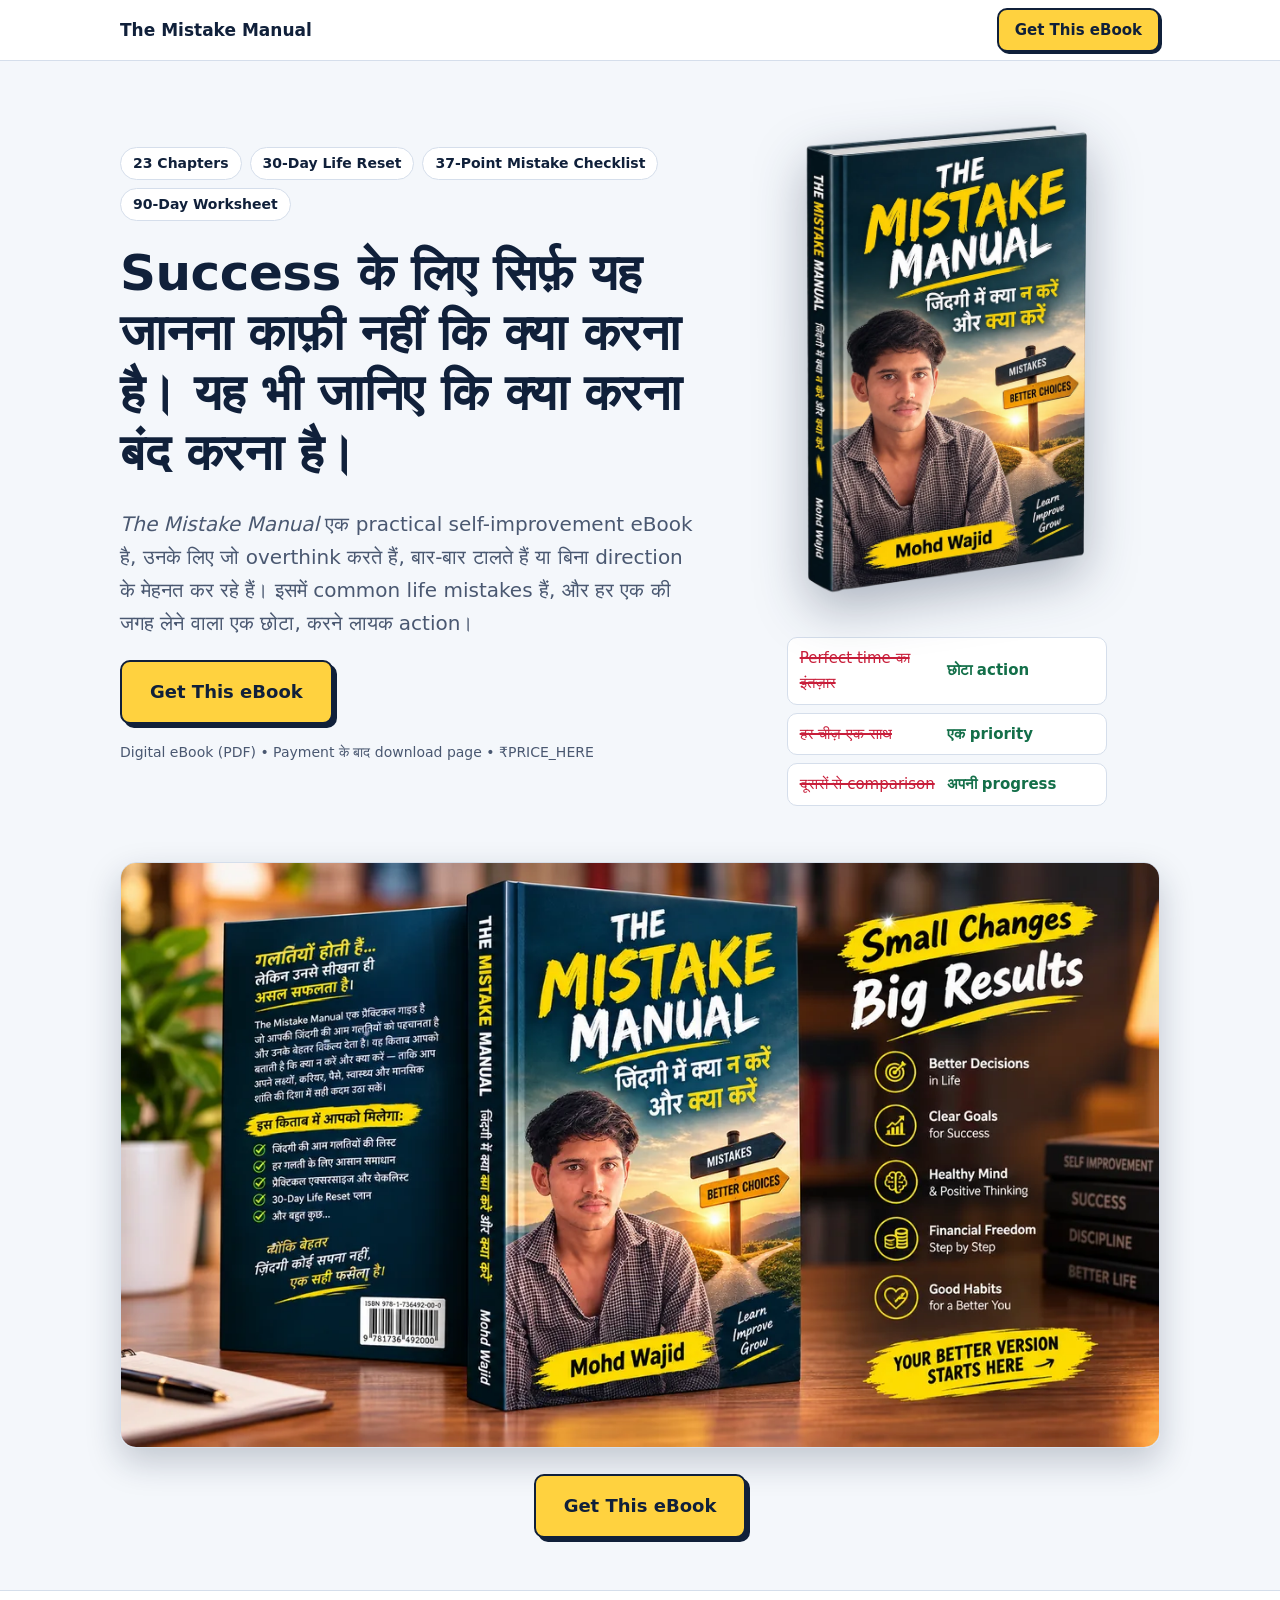
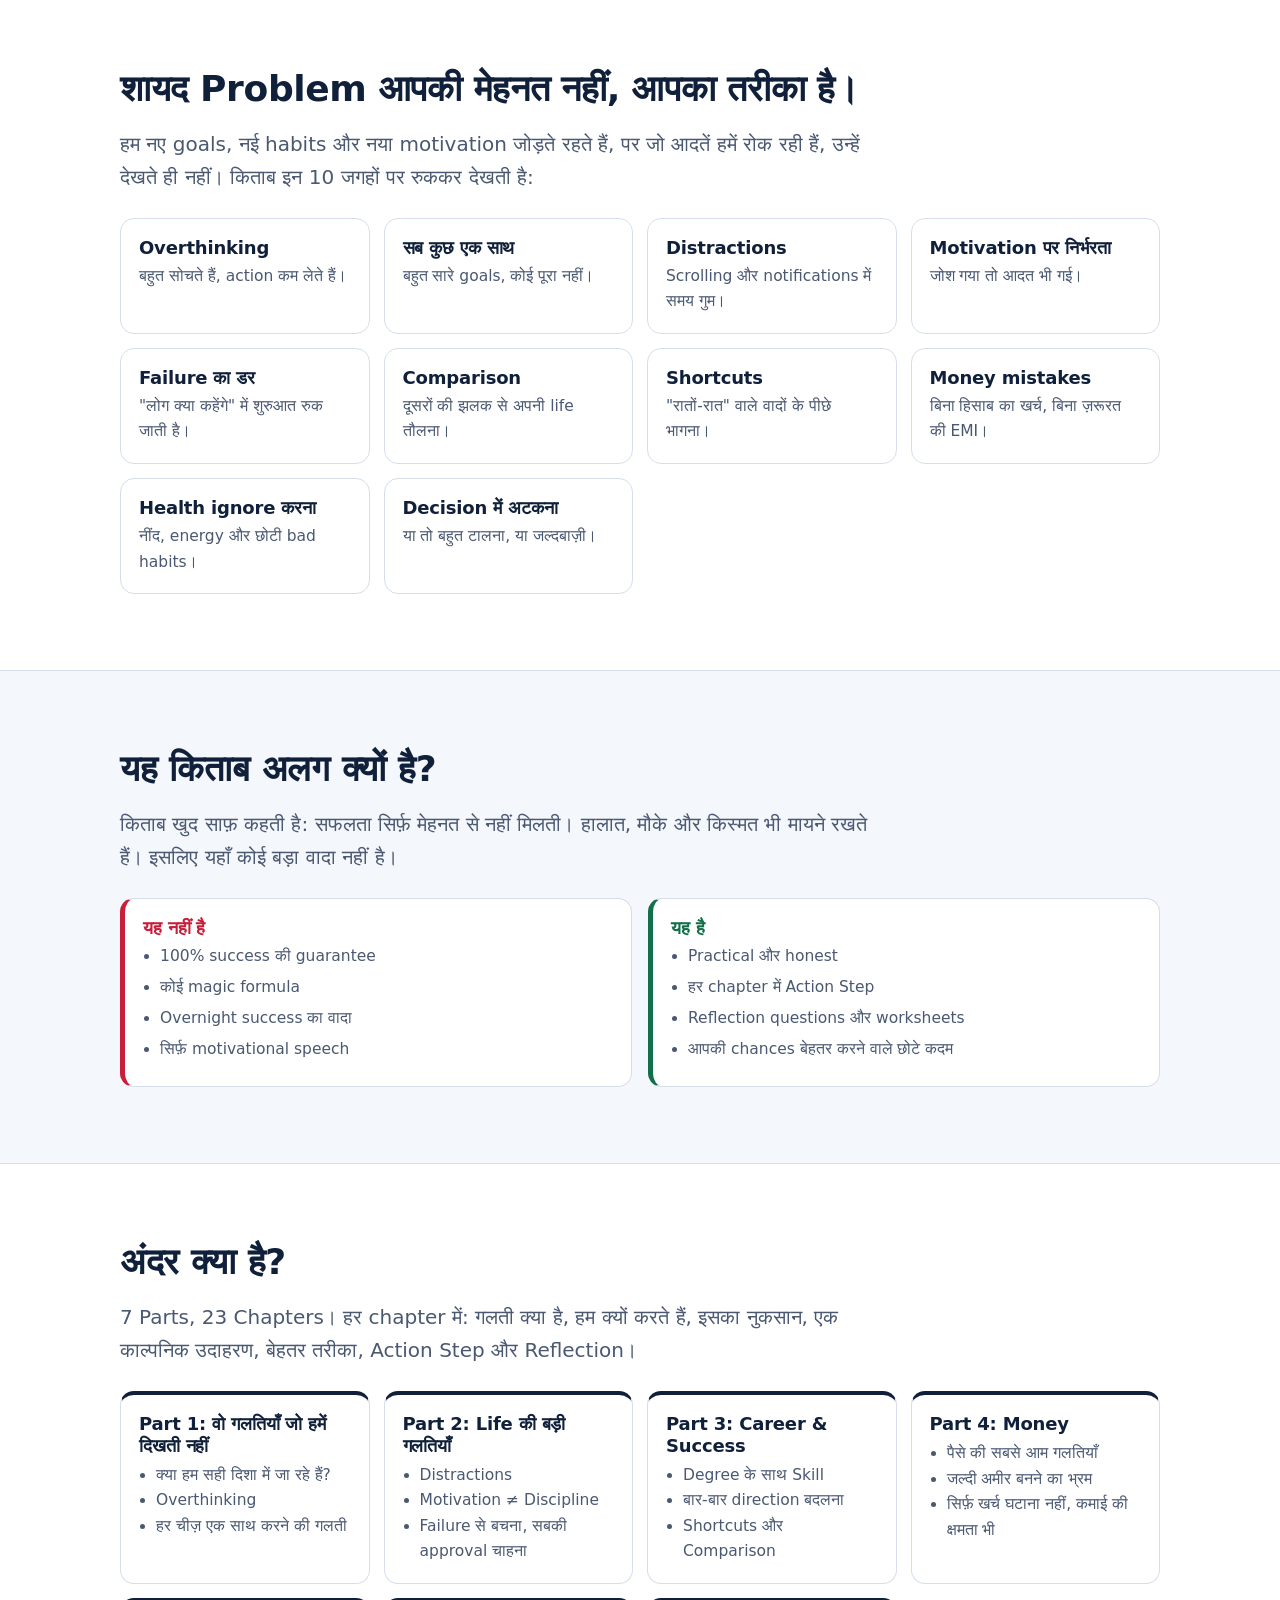
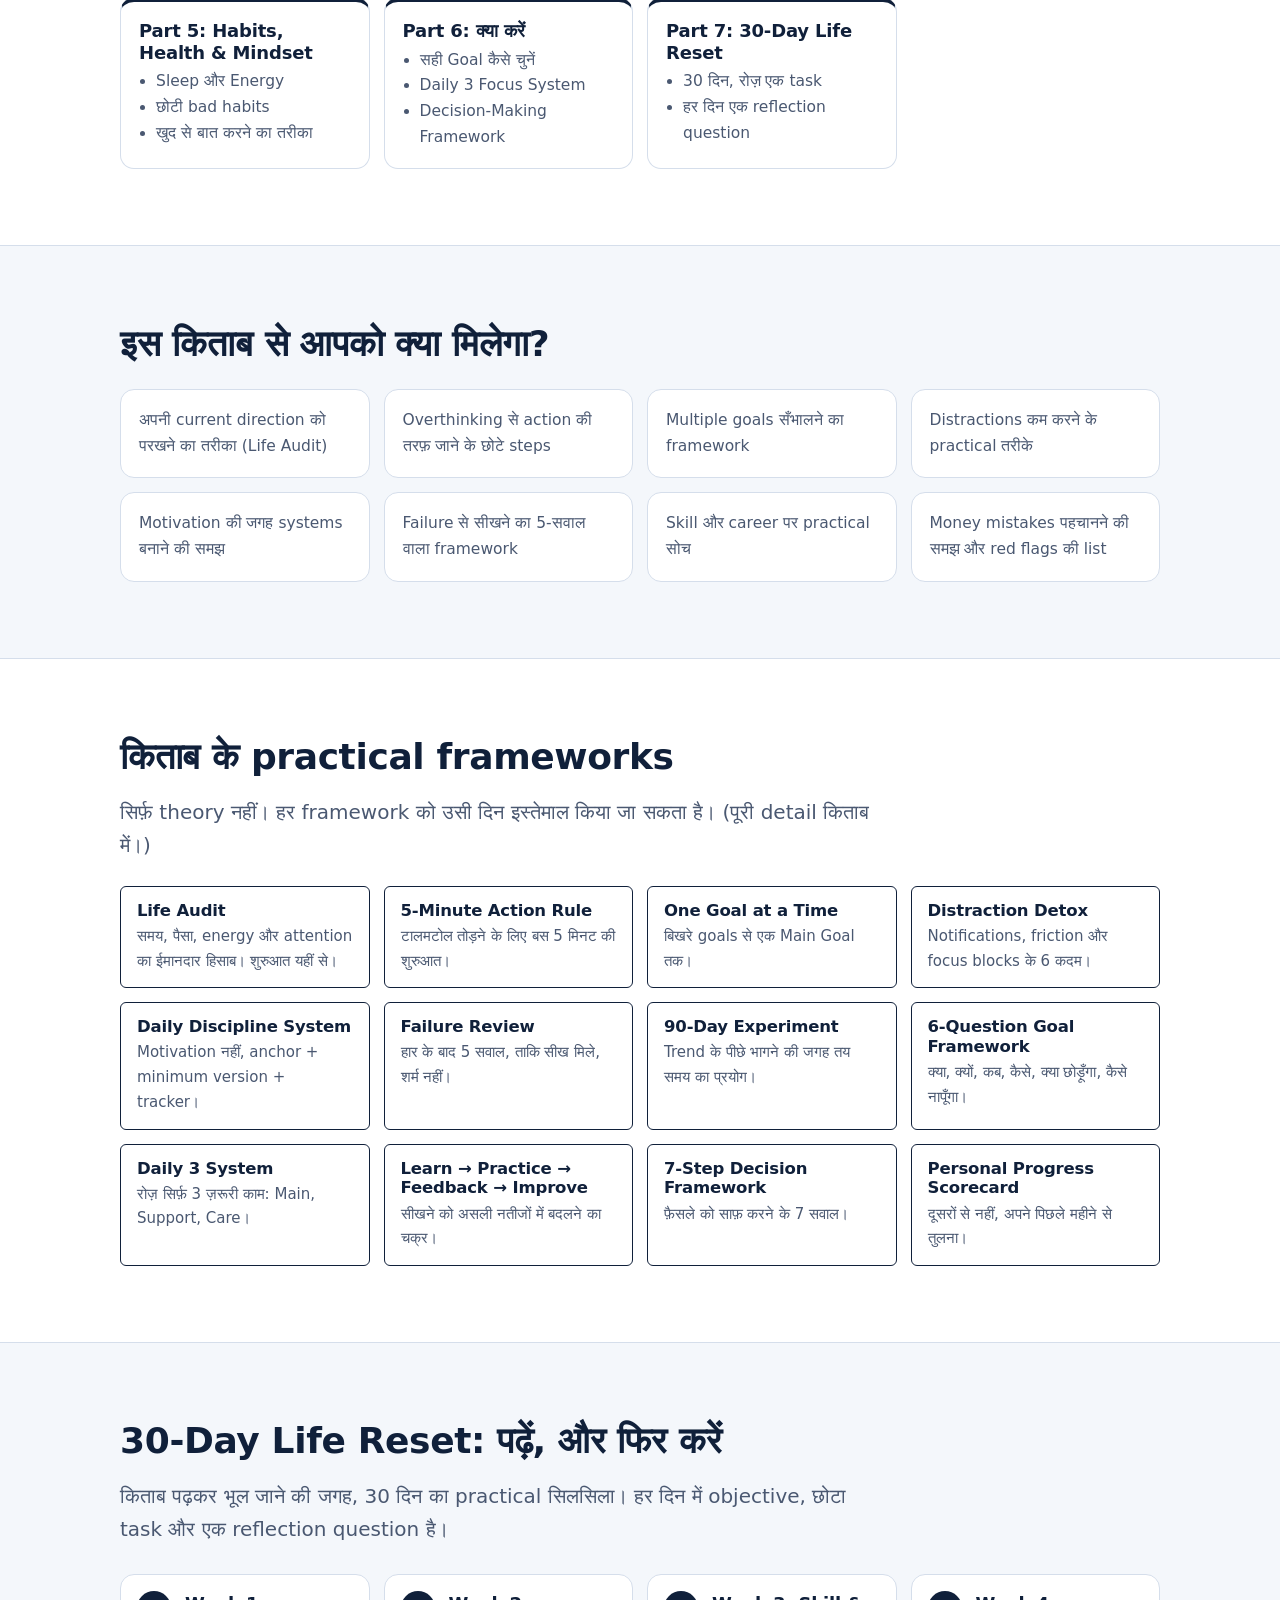
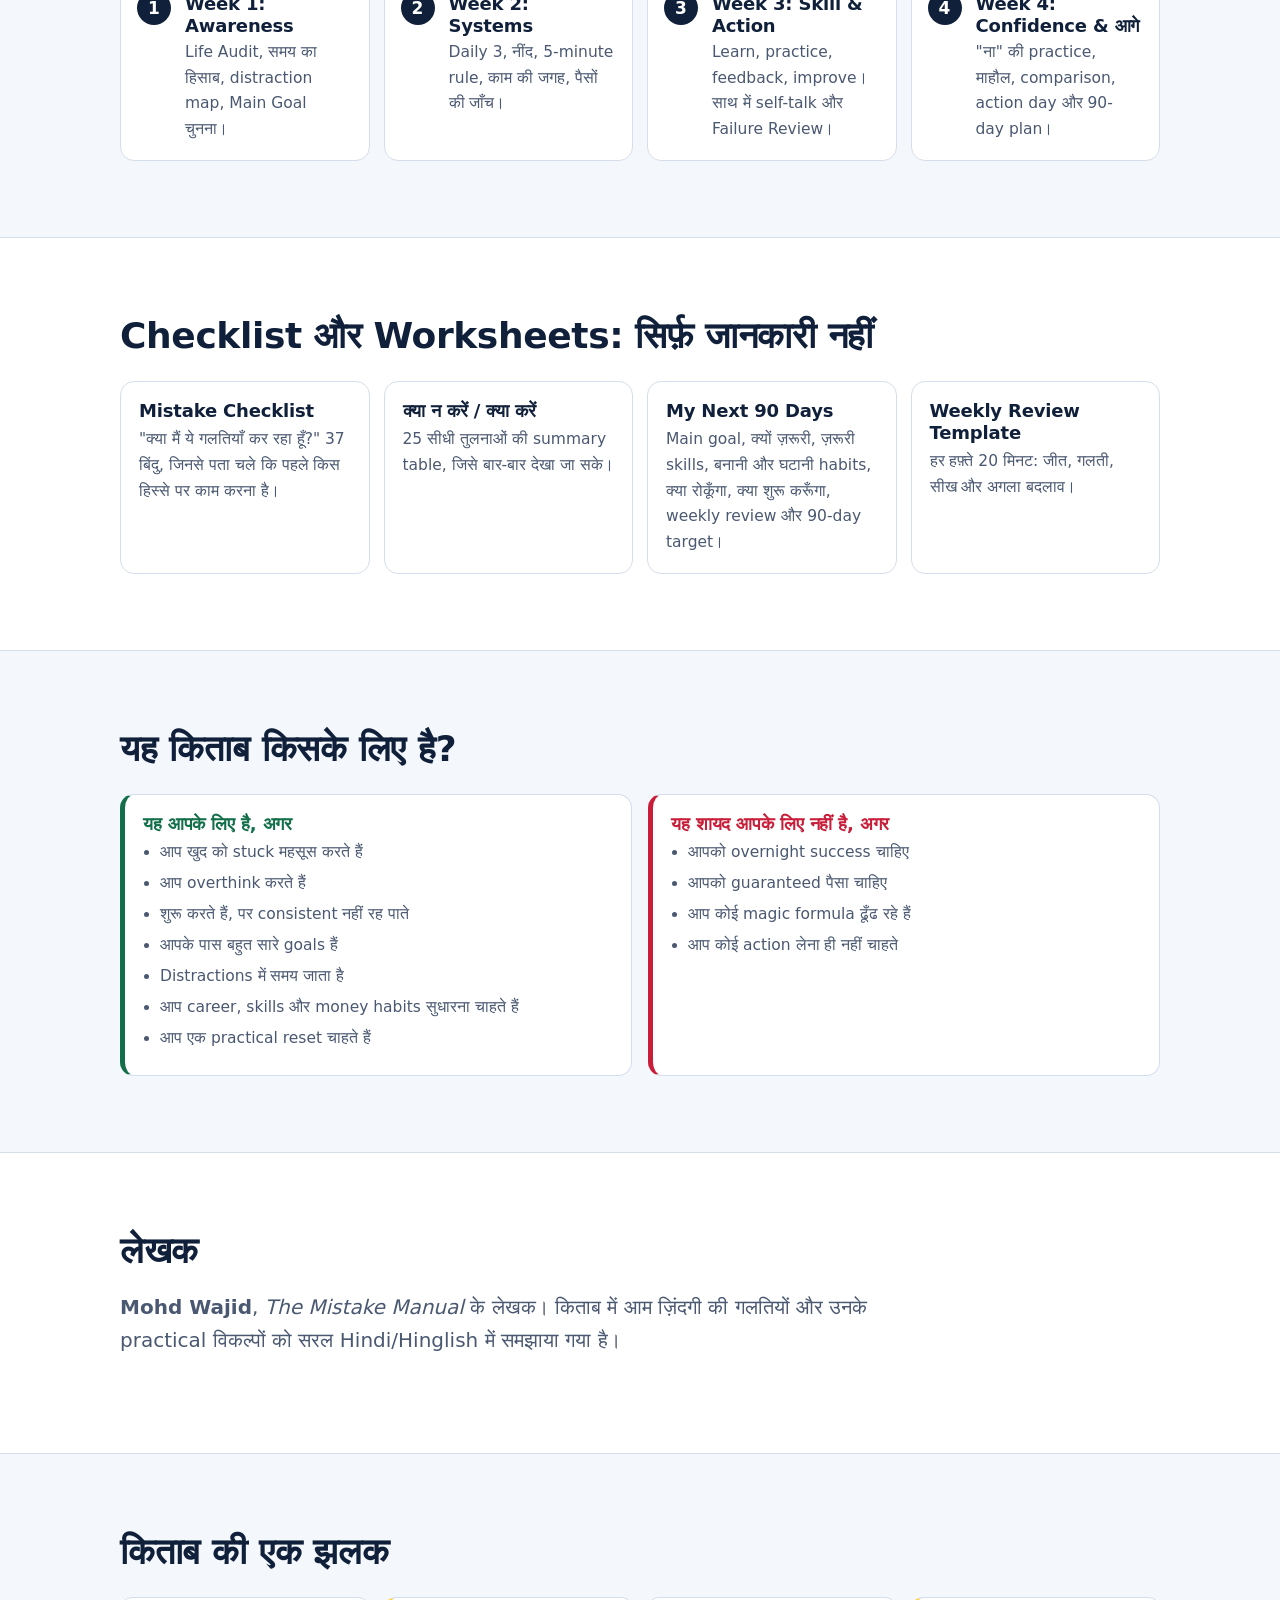
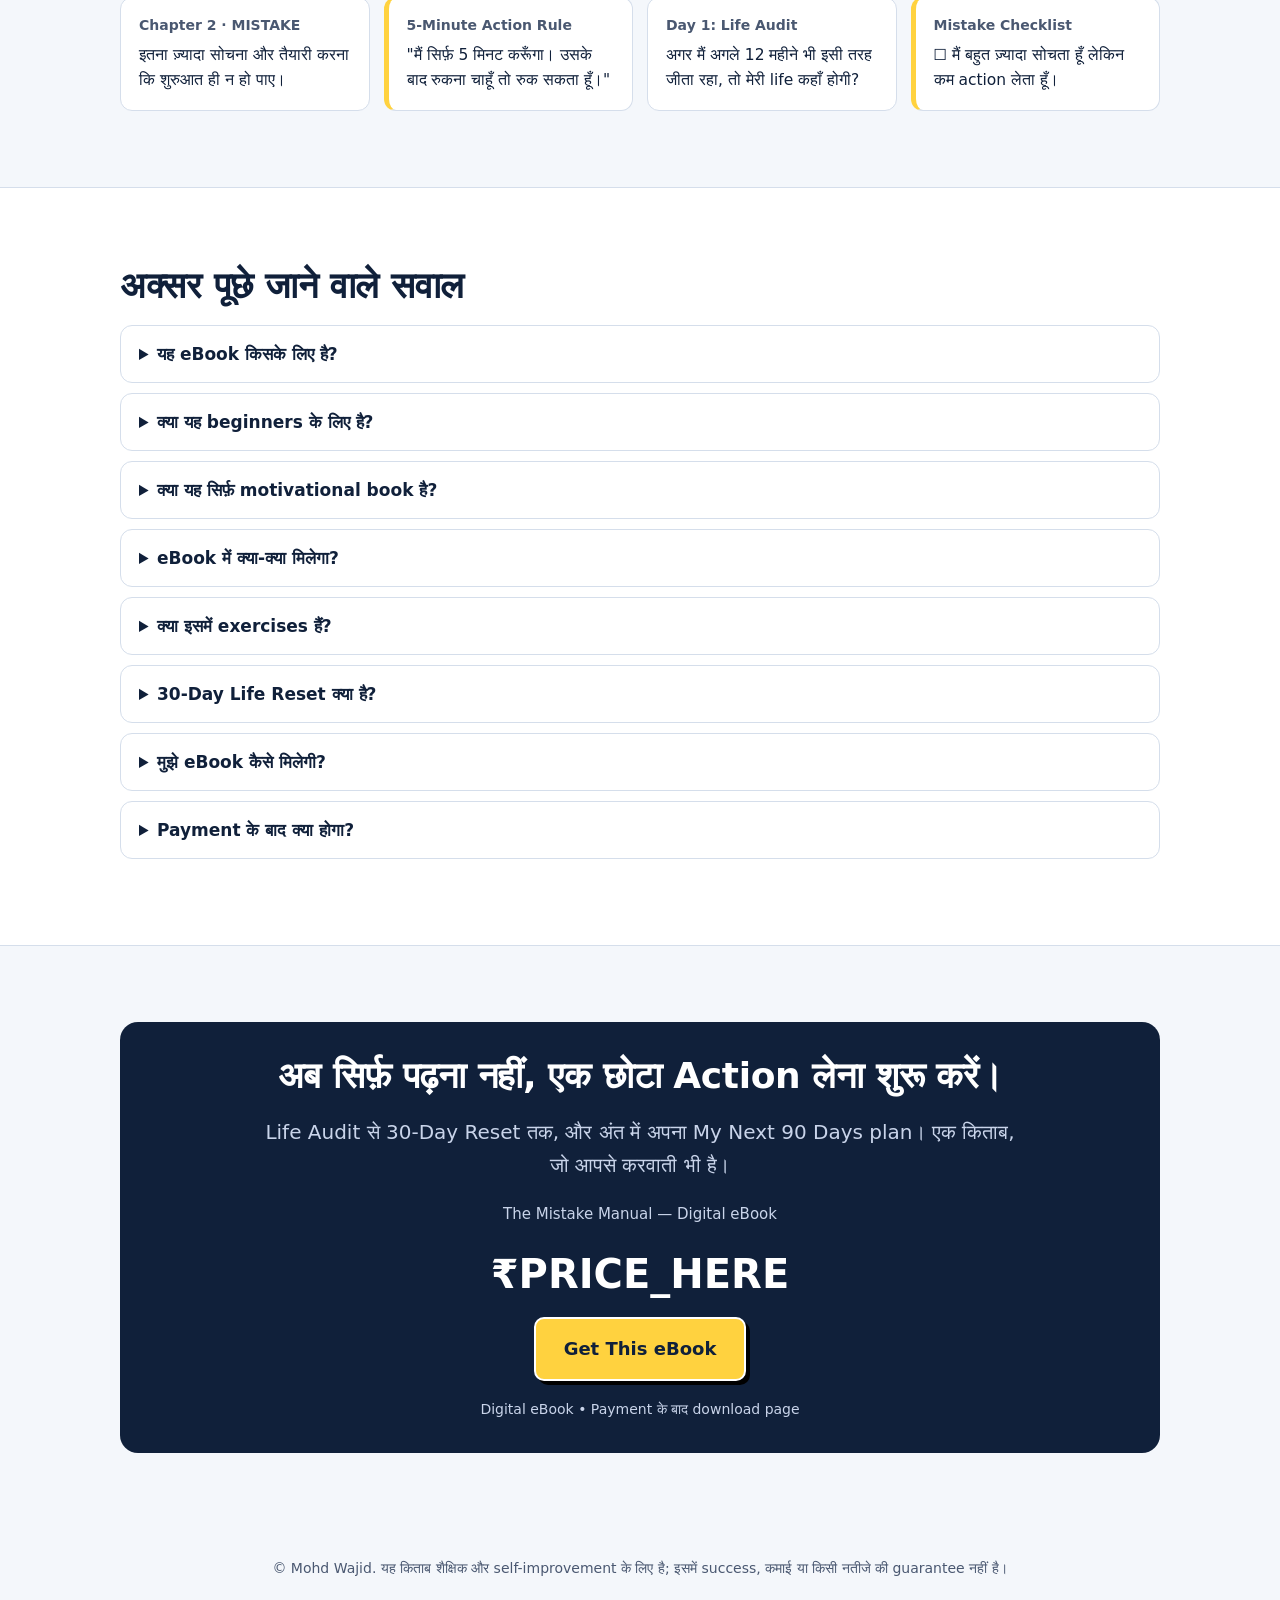
==== mistake-manual-site/index.html @ 9908d618 "Add Mistake Manual website" ====
<!DOCTYPE html>
<html lang="hi">
<head>
<meta charset="utf-8">
<meta name="viewport" content="width=device-width,initial-scale=1">
<title>The Mistake Manual — जिंदगी में क्या न करें और क्या करें</title>
<meta name="description" content="The Mistake Manual: overthinking, distractions, money aur habits ki common mistakes pehchaanne aur unki jagah practical action lene ki Hindi/Hinglish eBook. 30-Day Life Reset ke saath.">
<meta property="og:type" content="website">
<meta property="og:title" content="The Mistake Manual — जिंदगी में क्या न करें और क्या करें">
<meta property="og:description" content="Sirf yeh nahi ki kya karna hai, yeh bhi ki kya karna band karna hai. 23 chapters, 30-Day Life Reset, checklist aur worksheet.">
<meta property="og:image" content="/og-image.png"><!-- Behtar hai ki yahan full URL ho: https://YOUR-DOMAIN/og-image.png -->
<link rel="icon" href="data:image/svg+xml,%3Csvg xmlns='http://www.w3.org/2000/svg' viewBox='0 0 32 32'%3E%3Crect width='32' height='32' rx='6' fill='%2310203a'/%3E%3Cpath d='M9 9l14 14M23 9L9 23' stroke='%23ffd23f' stroke-width='4'/%3E%3C/svg%3E"><!-- TODO: favicon badalna ho to yahan -->
<link rel="stylesheet" href="styles.css">
<script src="config.js" defer></script>
</head>
<body>

<header><div class="wrap"><a class="brand" href="#top">The Mistake Manual</a><a class="btn" data-buy href="#">Get This eBook</a></div></header>

<main id="top">

<section class="hero"><div class="wrap">
  <div>
    <ul class="chips"><li>23 Chapters</li><li>30-Day Life Reset</li><li>37-Point Mistake Checklist</li><li>90-Day Worksheet</li></ul>
    <h1>Success के लिए सिर्फ़ यह जानना काफ़ी नहीं कि क्या करना है। यह भी जानिए कि क्या करना बंद करना है।</h1>
    <p class="lead"><em data-title>The Mistake Manual</em> एक practical self-improvement eBook है, उनके लिए जो overthink करते हैं, बार-बार टालते हैं या बिना direction के मेहनत कर रहे हैं। इसमें common life mistakes हैं, और हर एक की जगह लेने वाला एक छोटा, करने लायक action।</p>
    <p><a class="btn" data-buy href="#">Get This eBook</a></p>
    <p class="trust">Digital eBook (PDF) • Payment के बाद download page • <span data-price>₹PRICE_HERE</span></p>
  </div>
  <div class="stage">
    <img class="cover" src="assets/book-cover.webp" width="720" height="1080" alt="The Mistake Manual eBook cover, by Mohd Wajid" fetchpriority="high">
    <ul class="notes" aria-label="Book ka idea">
      <li><s>Perfect time का इंतज़ार</s><span>छोटा action</span></li>
      <li><s>हर चीज़ एक साथ</s><span>एक priority</span></li>
      <li><s>दूसरों से comparison</s><span>अपनी progress</span></li>
    </ul>
  </div>
</div></section>

<section class="showcase"><div class="wrap">
  <img class="banner" src="assets/book-banner.webp" width="1200" height="675" loading="lazy" alt="The Mistake Manual: front और back cover, साथ में किताब के मुख्य फ़ोकस: Better Decisions, Clear Goals, Healthy Mind, Financial Freedom, Good Habits">
  <p class="center" style="margin:26px 0 0"><a class="btn" data-buy href="#">Get This eBook</a></p>
</div></section>

<section class="alt"><div class="wrap">
  <h2>शायद Problem आपकी मेहनत नहीं, आपका तरीका है।</h2>
  <p class="lead">हम नए goals, नई habits और नया motivation जोड़ते रहते हैं, पर जो आदतें हमें रोक रही हैं, उन्हें देखते ही नहीं। किताब इन 10 जगहों पर रुककर देखती है:</p>
  <ul class="grid">
    <li class="card"><h3>Overthinking</h3><p>बहुत सोचते हैं, action कम लेते हैं।</p></li>
    <li class="card"><h3>सब कुछ एक साथ</h3><p>बहुत सारे goals, कोई पूरा नहीं।</p></li>
    <li class="card"><h3>Distractions</h3><p>Scrolling और notifications में समय गुम।</p></li>
    <li class="card"><h3>Motivation पर निर्भरता</h3><p>जोश गया तो आदत भी गई।</p></li>
    <li class="card"><h3>Failure का डर</h3><p>"लोग क्या कहेंगे" में शुरुआत रुक जाती है।</p></li>
    <li class="card"><h3>Comparison</h3><p>दूसरों की झलक से अपनी life तौलना।</p></li>
    <li class="card"><h3>Shortcuts</h3><p>"रातों-रात" वाले वादों के पीछे भागना।</p></li>
    <li class="card"><h3>Money mistakes</h3><p>बिना हिसाब का खर्च, बिना ज़रूरत की EMI।</p></li>
    <li class="card"><h3>Health ignore करना</h3><p>नींद, energy और छोटी bad habits।</p></li>
    <li class="card"><h3>Decision में अटकना</h3><p>या तो बहुत टालना, या जल्दबाज़ी।</p></li>
  </ul>
</div></section>

<section><div class="wrap">
  <h2>यह किताब अलग क्यों है?</h2>
  <p class="lead">किताब खुद साफ़ कहती है: सफलता सिर्फ़ मेहनत से नहीं मिलती। हालात, मौके और किस्मत भी मायने रखते हैं। इसलिए यहाँ कोई बड़ा वादा नहीं है।</p>
  <div class="two">
    <div class="card no"><h3>यह नहीं है</h3><ul><li>100% success की guarantee</li><li>कोई magic formula</li><li>Overnight success का वादा</li><li>सिर्फ़ motivational speech</li></ul></div>
    <div class="card yes"><h3>यह है</h3><ul><li>Practical और honest</li><li>हर chapter में Action Step</li><li>Reflection questions और worksheets</li><li>आपकी chances बेहतर करने वाले छोटे कदम</li></ul></div>
  </div>
</div></section>

<section class="alt"><div class="wrap">
  <h2>अंदर क्या है?</h2>
  <p class="lead">7 Parts, 23 Chapters। हर chapter में: गलती क्या है, हम क्यों करते हैं, इसका नुकसान, एक काल्पनिक उदाहरण, बेहतर तरीका, Action Step और Reflection।</p>
  <div class="grid">
    <div class="card part"><h3>Part 1: वो गलतियाँ जो हमें दिखती नहीं</h3><ul><li>क्या हम सही दिशा में जा रहे हैं?</li><li>Overthinking</li><li>हर चीज़ एक साथ करने की गलती</li></ul></div>
    <div class="card part"><h3>Part 2: Life की बड़ी गलतियाँ</h3><ul><li>Distractions</li><li>Motivation ≠ Discipline</li><li>Failure से बचना, सबकी approval चाहना</li></ul></div>
    <div class="card part"><h3>Part 3: Career & Success</h3><ul><li>Degree के साथ Skill</li><li>बार-बार direction बदलना</li><li>Shortcuts और Comparison</li></ul></div>
    <div class="card part"><h3>Part 4: Money</h3><ul><li>पैसे की सबसे आम गलतियाँ</li><li>जल्दी अमीर बनने का भ्रम</li><li>सिर्फ़ खर्च घटाना नहीं, कमाई की क्षमता भी</li></ul></div>
    <div class="card part"><h3>Part 5: Habits, Health & Mindset</h3><ul><li>Sleep और Energy</li><li>छोटी bad habits</li><li>खुद से बात करने का तरीका</li></ul></div>
    <div class="card part"><h3>Part 6: क्या करें</h3><ul><li>सही Goal कैसे चुनें</li><li>Daily 3 Focus System</li><li>Decision-Making Framework</li></ul></div>
    <div class="card part"><h3>Part 7: 30-Day Life Reset</h3><ul><li>30 दिन, रोज़ एक task</li><li>हर दिन एक reflection question</li></ul></div>
  </div>
</div></section>

<section><div class="wrap">
  <h2>इस किताब से आपको क्या मिलेगा?</h2>
  <ul class="grid">
    <li class="card"><p>अपनी current direction को परखने का तरीका (Life Audit)</p></li>
    <li class="card"><p>Overthinking से action की तरफ़ जाने के छोटे steps</p></li>
    <li class="card"><p>Multiple goals सँभालने का framework</p></li>
    <li class="card"><p>Distractions कम करने के practical तरीके</p></li>
    <li class="card"><p>Motivation की जगह systems बनाने की समझ</p></li>
    <li class="card"><p>Failure से सीखने का 5-सवाल वाला framework</p></li>
    <li class="card"><p>Skill और career पर practical सोच</p></li>
    <li class="card"><p>Money mistakes पहचानने की समझ और red flags की list</p></li>
  </ul>
</div></section>

<section class="alt"><div class="wrap">
  <h2>किताब के practical frameworks</h2>
  <p class="lead">सिर्फ़ theory नहीं। हर framework को उसी दिन इस्तेमाल किया जा सकता है। (पूरी detail किताब में।)</p>
  <ul class="grid">
    <li class="fw"><h3>Life Audit</h3><p>समय, पैसा, energy और attention का ईमानदार हिसाब। शुरुआत यहीं से।</p></li>
    <li class="fw"><h3>5-Minute Action Rule</h3><p>टालमटोल तोड़ने के लिए बस 5 मिनट की शुरुआत।</p></li>
    <li class="fw"><h3>One Goal at a Time</h3><p>बिखरे goals से एक Main Goal तक।</p></li>
    <li class="fw"><h3>Distraction Detox</h3><p>Notifications, friction और focus blocks के 6 कदम।</p></li>
    <li class="fw"><h3>Daily Discipline System</h3><p>Motivation नहीं, anchor + minimum version + tracker।</p></li>
    <li class="fw"><h3>Failure Review</h3><p>हार के बाद 5 सवाल, ताकि सीख मिले, शर्म नहीं।</p></li>
    <li class="fw"><h3>90-Day Experiment</h3><p>Trend के पीछे भागने की जगह तय समय का प्रयोग।</p></li>
    <li class="fw"><h3>6-Question Goal Framework</h3><p>क्या, क्यों, कब, कैसे, क्या छोड़ूँगा, कैसे नापूँगा।</p></li>
    <li class="fw"><h3>Daily 3 System</h3><p>रोज़ सिर्फ़ 3 ज़रूरी काम: Main, Support, Care।</p></li>
    <li class="fw"><h3>Learn → Practice → Feedback → Improve</h3><p>सीखने को असली नतीजों में बदलने का चक्र।</p></li>
    <li class="fw"><h3>7-Step Decision Framework</h3><p>फ़ैसले को साफ़ करने के 7 सवाल।</p></li>
    <li class="fw"><h3>Personal Progress Scorecard</h3><p>दूसरों से नहीं, अपने पिछले महीने से तुलना।</p></li>
  </ul>
</div></section>

<section><div class="wrap">
  <h2>30-Day Life Reset: पढ़ें, और फिर करें</h2>
  <p class="lead">किताब पढ़कर भूल जाने की जगह, 30 दिन का practical सिलसिला। हर दिन में objective, छोटा task और एक reflection question है।</p>
  <ol class="tl">
    <li><h3>Week 1: Awareness</h3><p>Life Audit, समय का हिसाब, distraction map, Main Goal चुनना।</p></li>
    <li><h3>Week 2: Systems</h3><p>Daily 3, नींद, 5-minute rule, काम की जगह, पैसों की जाँच।</p></li>
    <li><h3>Week 3: Skill & Action</h3><p>Learn, practice, feedback, improve। साथ में self-talk और Failure Review।</p></li>
    <li><h3>Week 4: Confidence & आगे</h3><p>"ना" की practice, माहौल, comparison, action day और 90-day plan।</p></li>
  </ol>
</div></section>

<section class="alt"><div class="wrap">
  <h2>Checklist और Worksheets: सिर्फ़ जानकारी नहीं</h2>
  <div class="grid">
    <div class="card"><h3>Mistake Checklist</h3><p>"क्या मैं ये गलतियाँ कर रहा हूँ?" 37 बिंदु, जिनसे पता चले कि पहले किस हिस्से पर काम करना है।</p></div>
    <div class="card"><h3>क्या न करें / क्या करें</h3><p>25 सीधी तुलनाओं की summary table, जिसे बार-बार देखा जा सके।</p></div>
    <div class="card"><h3>My Next 90 Days</h3><p>Main goal, क्यों ज़रूरी, ज़रूरी skills, बनानी और घटानी habits, क्या रोकूँगा, क्या शुरू करूँगा, weekly review और 90-day target।</p></div>
    <div class="card"><h3>Weekly Review Template</h3><p>हर हफ़्ते 20 मिनट: जीत, गलती, सीख और अगला बदलाव।</p></div>
  </div>
</div></section>

<section><div class="wrap">
  <h2>यह किताब किसके लिए है?</h2>
  <div class="two">
    <div class="card yes"><h3>यह आपके लिए है, अगर</h3><ul><li>आप खुद को stuck महसूस करते हैं</li><li>आप overthink करते हैं</li><li>शुरू करते हैं, पर consistent नहीं रह पाते</li><li>आपके पास बहुत सारे goals हैं</li><li>Distractions में समय जाता है</li><li>आप career, skills और money habits सुधारना चाहते हैं</li><li>आप एक practical reset चाहते हैं</li></ul></div>
    <div class="card no"><h3>यह शायद आपके लिए नहीं है, अगर</h3><ul><li>आपको overnight success चाहिए</li><li>आपको guaranteed पैसा चाहिए</li><li>आप कोई magic formula ढूँढ रहे हैं</li><li>आप कोई action लेना ही नहीं चाहते</li></ul></div>
  </div>
</div></section>

<section class="alt"><div class="wrap">
  <h2>लेखक</h2>
  <p class="lead"><strong data-author>Mohd Wajid</strong>, <em data-title>The Mistake Manual</em> के लेखक। किताब में आम ज़िंदगी की गलतियों और उनके practical विकल्पों को सरल Hindi/Hinglish में समझाया गया है।</p>
</div></section>

<section><div class="wrap">
  <h2>किताब की एक झलक</h2>
  <div class="grid">
    <div class="snip"><b>Chapter 2 · MISTAKE</b>इतना ज़्यादा सोचना और तैयारी करना कि शुरुआत ही न हो पाए।</div>
    <div class="snip q"><b>5-Minute Action Rule</b>"मैं सिर्फ़ 5 मिनट करूँगा। उसके बाद रुकना चाहूँ तो रुक सकता हूँ।"</div>
    <div class="snip"><b>Day 1: Life Audit</b>अगर मैं अगले 12 महीने भी इसी तरह जीता रहा, तो मेरी life कहाँ होगी?</div>
    <div class="snip q"><b>Mistake Checklist</b>☐ मैं बहुत ज़्यादा सोचता हूँ लेकिन कम action लेता हूँ।</div>
  </div>
</div></section>

<section class="alt"><div class="wrap">
  <h2>अक्सर पूछे जाने वाले सवाल</h2>
  <details><summary>यह eBook किसके लिए है?</summary><p>Students, young adults, beginners और उन सबके लिए जो stuck महसूस करते हैं, overthink करते हैं या consistency से जूझते हैं।</p></details>
  <details><summary>क्या यह beginners के लिए है?</summary><p>हाँ। भाषा सरल Hindi/Hinglish है, और हर chapter एक छोटे Action Step पर खत्म होता है।</p></details>
  <details><summary>क्या यह सिर्फ़ motivational book है?</summary><p>नहीं। इसमें frameworks, exercises, checklist और worksheets हैं। किताब कोई success guarantee नहीं देती।</p></details>
  <details><summary>eBook में क्या-क्या मिलेगा?</summary><p>23 chapters, 30-Day Life Reset, Mistake Checklist, क्या न करें/क्या करें summary, My Next 90 Days worksheet, FAQ और References।</p></details>
  <details><summary>क्या इसमें exercises हैं?</summary><p>हाँ। हर chapter में Action Step और Reflection questions हैं।</p></details>
  <details><summary>30-Day Life Reset क्या है?</summary><p>30 दिन का practical sequence: रोज़ एक objective, task और reflection question। Awareness से शुरू होकर future planning तक।</p></details>
  <details><summary>मुझे eBook कैसे मिलेगी?</summary><p>यह एक digital PDF eBook है। Payment के बाद आपको download page पर भेजा जाएगा।</p></details>
  <details><summary>Payment के बाद क्या होगा?</summary><p>Payment सफल होने पर आप Thank You page पर पहुँचेंगे, जहाँ download button मिलेगा। कोई दिक्कत हो तो उसी पेज पर support email दिया है।</p></details>
</div></section>

<section><div class="wrap">
  <div class="offer">
    <h2>अब सिर्फ़ पढ़ना नहीं, एक छोटा Action लेना शुरू करें।</h2>
    <p class="lead">Life Audit से 30-Day Reset तक, और अंत में अपना My Next 90 Days plan। एक किताब, जो आपसे करवाती भी है।</p>
    <p class="mut" style="color:#c9d4ea"><span data-title>The Mistake Manual</span> — Digital eBook</p>
    <div class="price"><s data-oldprice hidden></s><span data-price>₹PRICE_HERE</span></div>
    <p><a class="btn" data-buy href="#">Get This eBook</a></p>
    <p class="trust">Digital eBook • Payment के बाद download page</p>
  </div>
</div></section>

</main>

<footer><div class="wrap">© <span data-author>Mohd Wajid</span>. यह किताब शैक्षिक और self-improvement के लिए है; इसमें success, कमाई या किसी नतीजे की guarantee नहीं है।</div></footer>

<div class="sticky"><strong data-price>₹PRICE_HERE</strong><a class="btn" data-buy href="#">Get This eBook</a></div>

</body>
</html>
---- mistake-manual-site/styles.css ----
:root{--ink:#10203a;--paper:#f4f7fb;--card:#fff;--red:#c81e3a;--green:#136f49;--hi:#ffd23f;--mut:#4a5871;--line:#d5deeb;color-scheme:light}
*{box-sizing:border-box}
html{scroll-behavior:smooth}
body{margin:0;background:var(--paper);color:var(--ink);font:400 17px/1.65 "Noto Sans Devanagari",Mukta,system-ui,-apple-system,"Segoe UI",Roboto,sans-serif;-webkit-text-size-adjust:100%}
img,svg{max-width:100%}
a{color:var(--ink)}
.wrap{max-width:1080px;margin:0 auto;padding:0 20px}
section{padding:56px 0}
section.alt{background:#fff;border-block:1px solid var(--line)}
h1,h2,h3{line-height:1.2;margin:0 0 .5em;font-weight:800;letter-spacing:-.01em}
h1{font-size:clamp(28px,6.2vw,50px)}
h2{font-size:clamp(24px,4.6vw,36px)}
h3{font-size:18px}
p{margin:0 0 1em}
.lead{font-size:clamp(17px,2.6vw,20px);color:var(--mut);max-width:60ch}
.mut{color:var(--mut);font-size:15px}
.center{text-align:center}.center .lead{margin-inline:auto}

/* CTA */
.btn{display:inline-block;background:var(--hi);color:var(--ink);text-decoration:none;font-weight:800;font-size:18px;padding:15px 28px;border:2px solid var(--ink);border-radius:10px;box-shadow:4px 4px 0 var(--ink);transition:transform .12s,box-shadow .12s}
.btn:hover{transform:translate(-1px,-1px);box-shadow:6px 6px 0 var(--ink)}
.btn:active{transform:translate(3px,3px);box-shadow:1px 1px 0 var(--ink)}
a:focus-visible,summary:focus-visible,.btn:focus-visible{outline:3px solid #2456e0;outline-offset:3px}
.btn.block{display:block;text-align:center}

/* header */
header{background:#fff;border-bottom:1px solid var(--line)}
header .wrap{display:flex;justify-content:space-between;align-items:center;min-height:60px}
.brand{font-weight:800;text-decoration:none}
header .btn{font-size:15px;padding:8px 16px;box-shadow:2px 2px 0 var(--ink)}

/* hero */
.hero{padding:44px 0 56px}
.hero .wrap{display:grid;gap:36px;align-items:center}
.chips{display:flex;flex-wrap:wrap;gap:8px;margin:0 0 22px;padding:0;list-style:none}
.chips li{background:#fff;border:1px solid var(--line);border-radius:999px;padding:4px 12px;font-size:14px;font-weight:600}
.trust{margin:14px 0 0;color:var(--mut);font-size:14px}
.stage{display:flex;flex-direction:column;align-items:center;gap:22px}
.book{width:min(240px,62vw);aspect-ratio:3/4;background:linear-gradient(160deg,#1b3560,#0b1730);color:#fff;border-radius:4px 12px 12px 4px;padding:26px 20px 20px 28px;display:flex;flex-direction:column;justify-content:space-between;box-shadow:-8px 0 0 #0b1730,14px 18px 34px rgba(16,32,58,.35);transform:perspective(900px) rotateY(-14deg);border-left:6px solid var(--hi)}
.book b{font-size:26px;line-height:1.1}
.book small{font-size:14px;opacity:.9;line-height:1.4}
.book .by{font-size:13px;opacity:.75}
.notes{list-style:none;margin:0;padding:0;width:min(320px,100%);display:grid;gap:8px}
.notes li{display:flex;gap:10px;background:#fff;border:1px solid var(--line);border-radius:10px;padding:8px 12px;font-size:15px;align-items:center}
.notes s{color:var(--red);flex:1;text-decoration-thickness:2px}
.notes span{color:var(--green);font-weight:700;flex:1}
.notes li::after{content:"";}

/* grids & cards */
.grid{display:grid;gap:14px;grid-template-columns:repeat(auto-fit,minmax(230px,1fr));margin:24px 0 0;padding:0;list-style:none}
.card{background:var(--card);border:1px solid var(--line);border-radius:14px;padding:18px}
.card h3{margin-bottom:.3em}
.card p{margin:0;color:var(--mut);font-size:15.5px}
.card ul{margin:.4em 0 0;padding-left:1.1em;color:var(--mut);font-size:15.5px}
.part{border-top:4px solid var(--ink)}
.two{display:grid;gap:16px;margin-top:24px}
.no{border-left:5px solid var(--red)}.yes{border-left:5px solid var(--green)}
.no h3{color:var(--red)}.yes h3{color:var(--green)}
.two ul{margin:0;padding-left:1.1em}.two li{margin:.35em 0}

/* frameworks */
.fw{border-radius:6px;border:1.5px solid var(--ink);background:#fff;padding:14px 16px}
.fw h3{font-size:16.5px;margin-bottom:.2em}
.fw p{margin:0;font-size:15px;color:var(--mut)}

/* timeline */
.tl{list-style:none;margin:28px 0 0;padding:0;display:grid;gap:14px;counter-reset:w}
.tl li{background:#fff;border:1px solid var(--line);border-radius:14px;padding:18px 18px 18px 64px;position:relative;counter-increment:w}
.tl li::before{content:counter(w);position:absolute;left:16px;top:16px;width:34px;height:34px;border-radius:50%;background:var(--ink);color:#fff;display:grid;place-items:center;font-weight:800}
.tl h3{margin-bottom:.2em}.tl p{margin:0;color:var(--mut);font-size:15.5px}

/* preview */
.snip{background:#fff;border:1px solid var(--line);border-radius:12px;padding:16px 18px;font-size:15.5px}
.snip b{display:block;font-size:14px;color:var(--mut);margin-bottom:6px}
.snip.q{border-left:5px solid var(--hi)}

/* FAQ */
details{background:#fff;border:1px solid var(--line);border-radius:12px;margin:10px 0;padding:0}
summary{cursor:pointer;font-weight:700;padding:14px 18px;list-style-position:inside}
details p{padding:0 18px;color:var(--mut)}

/* offer */
.offer{background:var(--ink);color:#fff;border-radius:18px;padding:32px 22px;text-align:center}
.offer h2{color:#fff}
.offer .lead{color:#c9d4ea;margin-inline:auto}
.price{font-size:40px;font-weight:800;margin:10px 0}
.price s{font-size:22px;color:#9fb0cf;margin-right:8px}
.offer .btn{border-color:#fff;box-shadow:4px 4px 0 #000}
.offer .trust{color:#c9d4ea}

footer{padding:28px 0 36px;color:var(--mut);font-size:14px;text-align:center}

/* sticky mobile CTA */
.sticky{display:none}
@media (max-width:767px){
  body{padding-bottom:88px}
  .sticky{display:flex;align-items:center;justify-content:space-between;gap:12px;position:fixed;left:0;right:0;bottom:0;z-index:20;background:#fff;border-top:2px solid var(--ink);padding:10px 16px calc(10px + env(safe-area-inset-bottom))}
  .sticky strong{font-size:20px}
  .sticky .btn{padding:11px 20px;font-size:16px;box-shadow:3px 3px 0 var(--ink)}
  header .btn{display:none}
}
@media (min-width:768px){
  .hero .wrap{grid-template-columns:1.15fr .85fr}
  .two{grid-template-columns:1fr 1fr}
  .tl{grid-template-columns:repeat(2,1fr)}
  section{padding:76px 0}
}
@media (min-width:1024px){.tl{grid-template-columns:repeat(4,1fr)}}
@media (prefers-reduced-motion:reduce){*{transition:none!important;scroll-behavior:auto!important}}

/* thank-you */
.ty{max-width:640px;margin:0 auto;text-align:center;padding:56px 20px}
.ty .box{background:#fff;border:1px solid var(--line);border-radius:16px;padding:22px;text-align:left;margin-top:28px}
.ty ol{padding-left:1.2em;margin:.4em 0 0}.ty li{margin:.4em 0}

.setup{max-width:640px;margin:0 auto;padding:32px 20px 60px}
.setup label{display:block;font-weight:600;margin:14px 0}
.setup input,.setup textarea{display:block;width:100%;margin-top:6px;padding:11px 12px;border:1.5px solid var(--line);border-radius:8px;font:inherit;background:#fff;color:var(--ink)}
.setup textarea{font:12.5px/1.5 ui-monospace,Menlo,Consolas,monospace}
.setup code{background:#e8edf6;padding:1px 5px;border-radius:4px}

.cover{display:block;width:min(340px,82vw);height:auto;margin:0 auto;filter:drop-shadow(0 18px 26px rgba(16,32,58,.32))}
.ty .cover{width:min(250px,68vw);margin:14px auto 20px}

.showcase{padding:0 0 52px}
.banner{display:block;width:100%;height:auto;border-radius:16px;border:1px solid var(--line);box-shadow:0 14px 34px rgba(16,32,58,.22)}
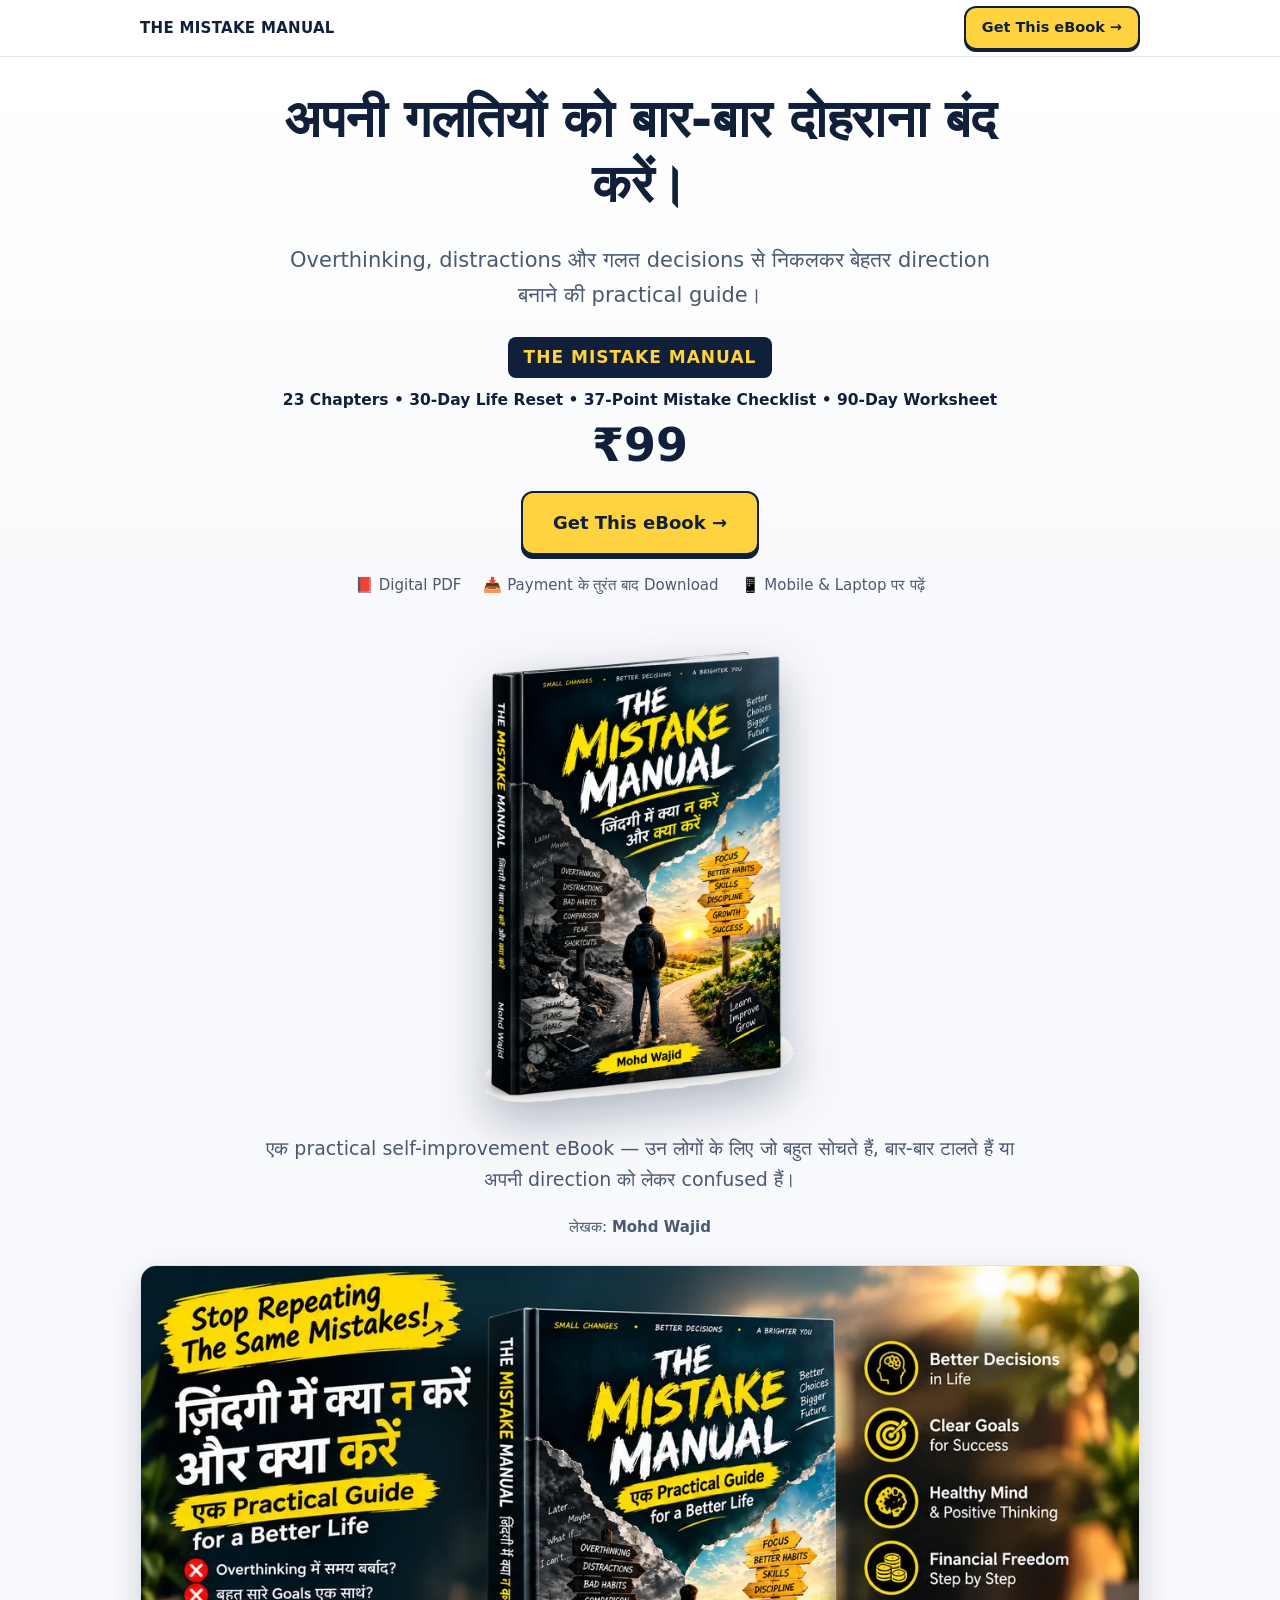
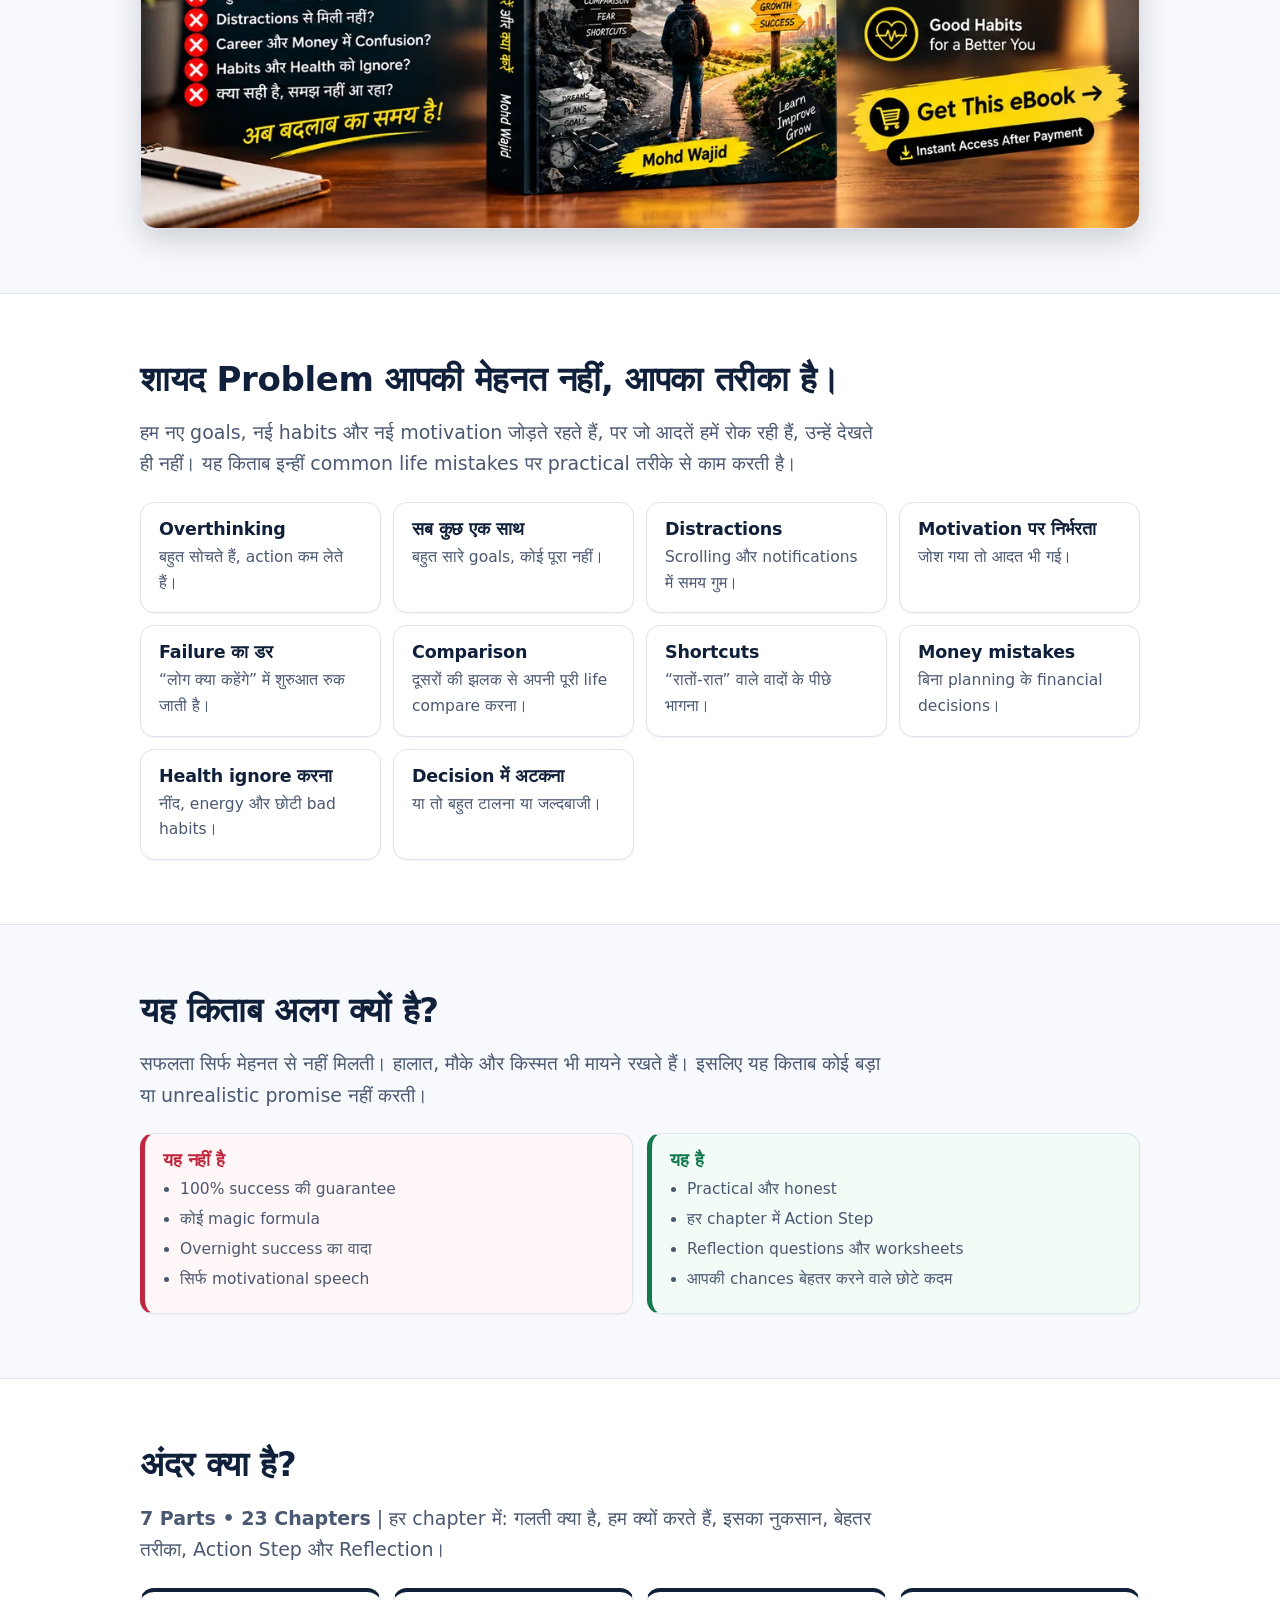
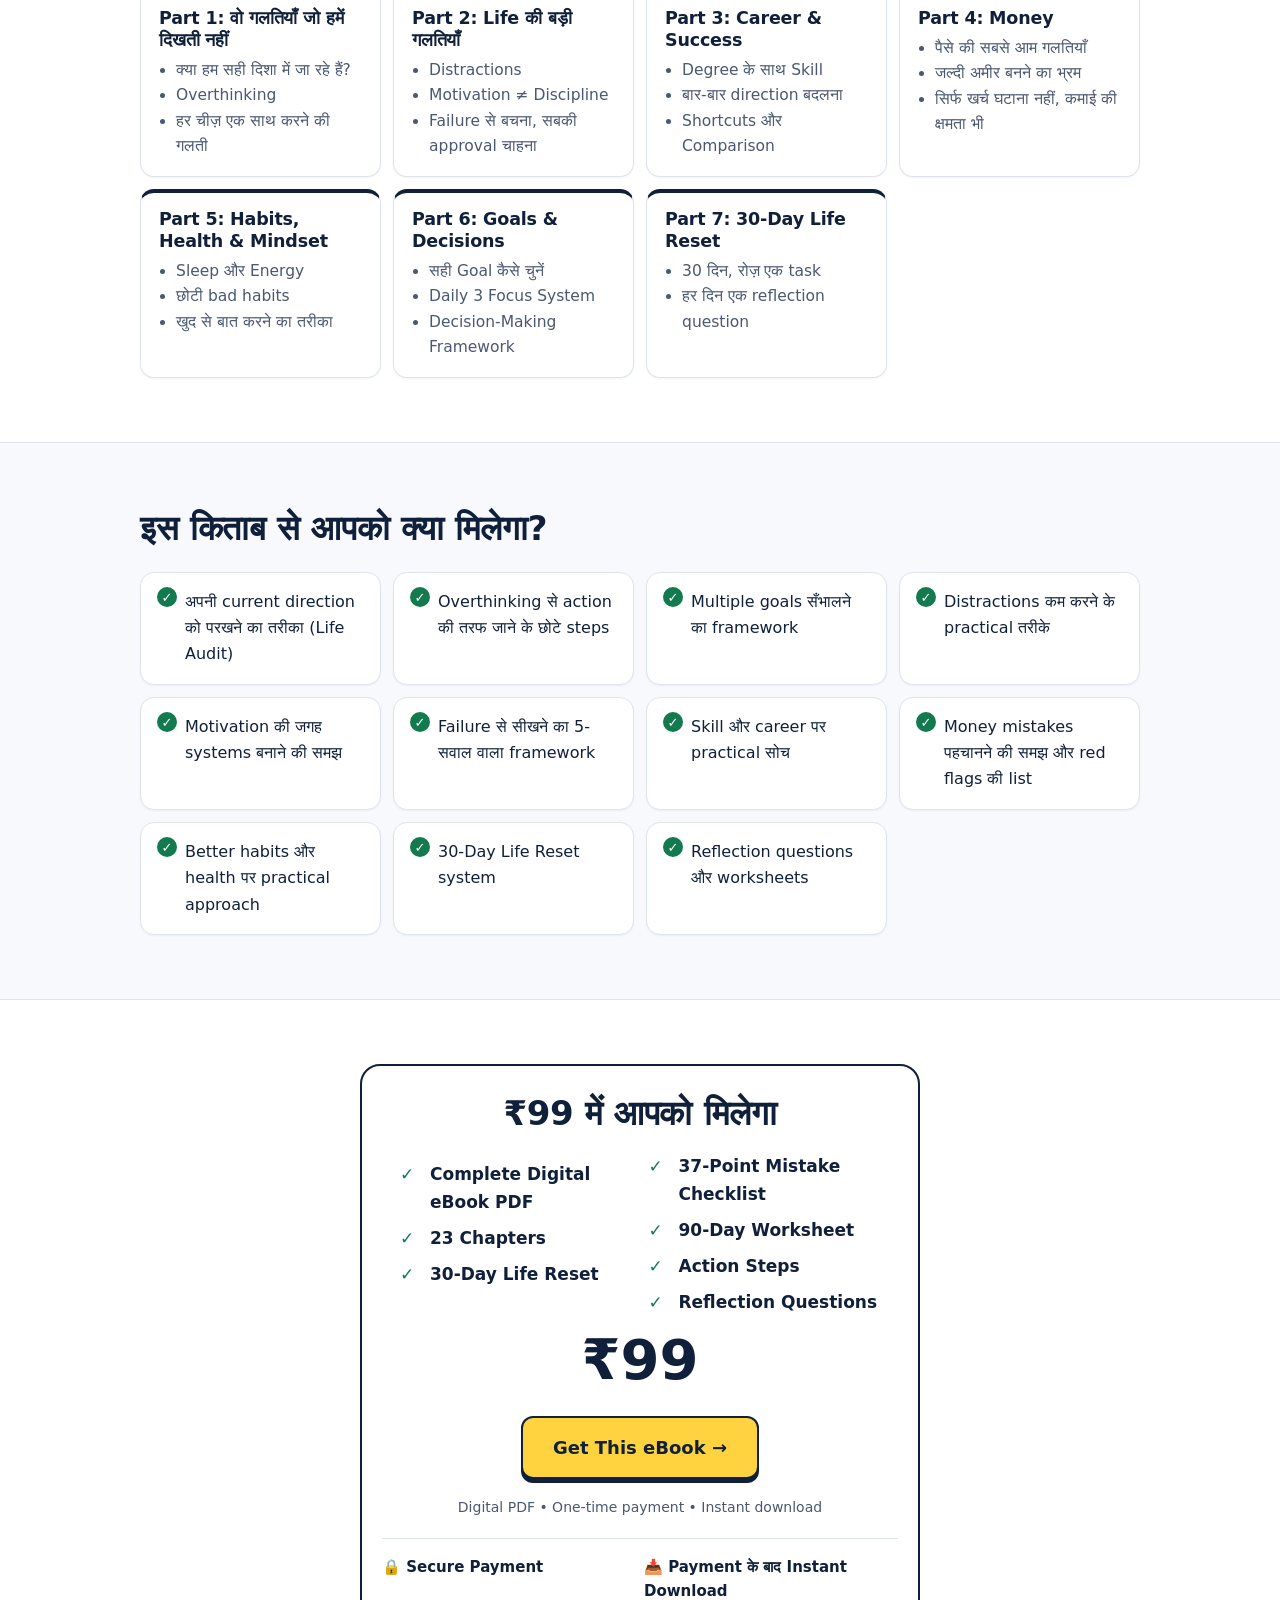
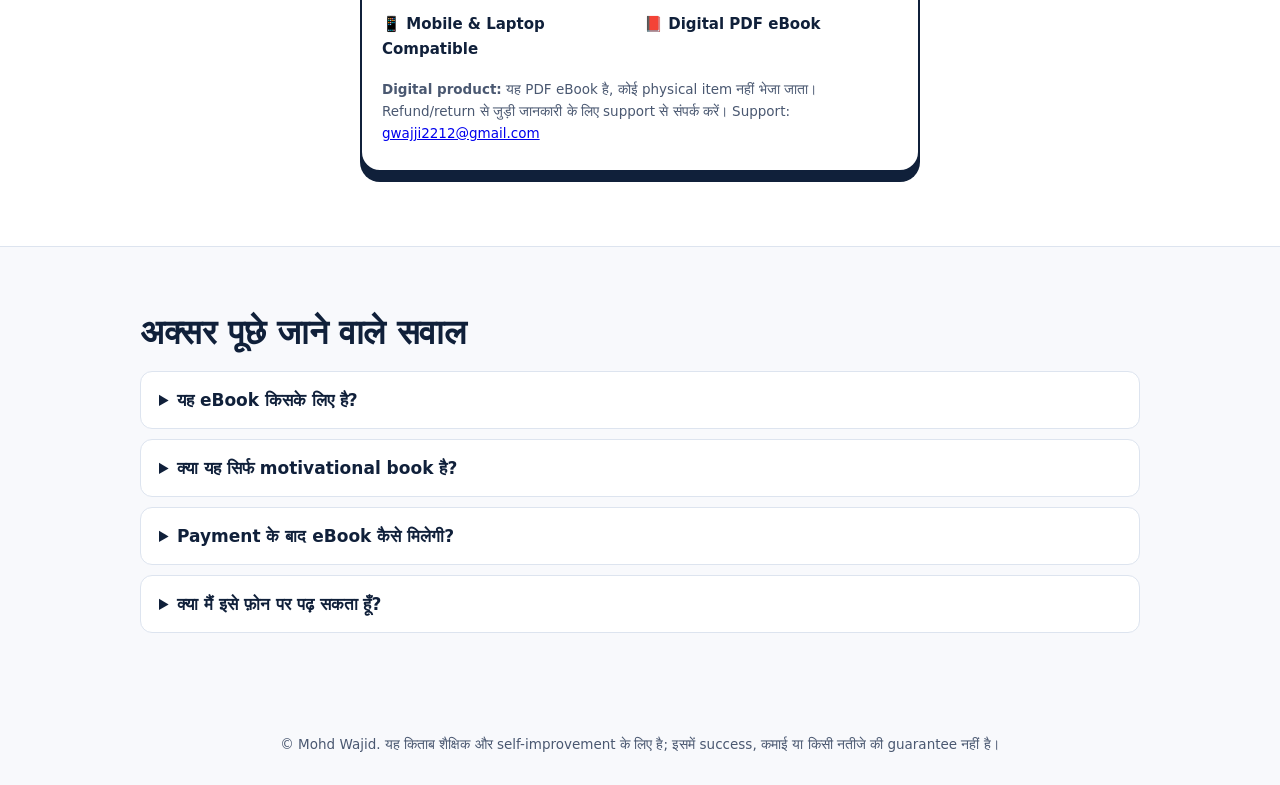
==== commit 509c4ce0: "Update Mistake Manual website design" ====
--- a/mistake-manual-site/index.html
+++ b/mistake-manual-site/index.html
@@ -4,80 +4,75 @@
 <meta charset="utf-8">
 <meta name="viewport" content="width=device-width,initial-scale=1">
 <title>The Mistake Manual — जिंदगी में क्या न करें और क्या करें</title>
-<meta name="description" content="The Mistake Manual: overthinking, distractions, money aur habits ki common mistakes pehchaanne aur unki jagah practical action lene ki Hindi/Hinglish eBook. 30-Day Life Reset ke saath.">
+<meta name="description" content="अपनी गलतियों को बार-बार दोहराना बंद करें। Overthinking, distractions और गलत decisions से निकलकर बेहतर direction बनाने की practical guide। Digital PDF, ₹99.">
 <meta property="og:type" content="website">
 <meta property="og:title" content="The Mistake Manual — जिंदगी में क्या न करें और क्या करें">
-<meta property="og:description" content="Sirf yeh nahi ki kya karna hai, yeh bhi ki kya karna band karna hai. 23 chapters, 30-Day Life Reset, checklist aur worksheet.">
-<meta property="og:image" content="/og-image.png"><!-- Behtar hai ki yahan full URL ho: https://YOUR-DOMAIN/og-image.png -->
-<link rel="icon" href="data:image/svg+xml,%3Csvg xmlns='http://www.w3.org/2000/svg' viewBox='0 0 32 32'%3E%3Crect width='32' height='32' rx='6' fill='%2310203a'/%3E%3Cpath d='M9 9l14 14M23 9L9 23' stroke='%23ffd23f' stroke-width='4'/%3E%3C/svg%3E"><!-- TODO: favicon badalna ho to yahan -->
-<link rel="stylesheet" href="styles.css">
+<meta property="og:description" content="23 Chapters • 30-Day Life Reset • 37-Point Mistake Checklist • 90-Day Worksheet. Digital PDF eBook, ₹99.">
+<meta property="og:image" content="/og-image.png">
+<link rel="icon" href="data:image/svg+xml,%3Csvg xmlns='http://www.w3.org/2000/svg' viewBox='0 0 32 32'%3E%3Crect width='32' height='32' rx='6' fill='%2310203a'/%3E%3Cpath d='M9 9l14 14M23 9L9 23' stroke='%23ffd23f' stroke-width='4'/%3E%3C/svg%3E">
+<link rel="preload" as="image" href="assets/book-cover.webp">
+<link rel="stylesheet" href="home.css">
+<!-- config.js se sirf payment link (data-buy) aur support email aata hai. Price is page par seedha ₹99 likha hai. -->
 <script src="config.js" defer></script>
 </head>
 <body>
 
-<header><div class="wrap"><a class="brand" href="#top">The Mistake Manual</a><a class="btn" data-buy href="#">Get This eBook</a></div></header>
+<header><div class="wrap"><span class="brand">THE MISTAKE MANUAL</span><a class="btn sm" data-buy href="#">Get This eBook →</a></div></header>
 
-<main id="top">
-
+<main>
 <section class="hero"><div class="wrap">
-  <div>
-    <ul class="chips"><li>23 Chapters</li><li>30-Day Life Reset</li><li>37-Point Mistake Checklist</li><li>90-Day Worksheet</li></ul>
-    <h1>Success के लिए सिर्फ़ यह जानना काफ़ी नहीं कि क्या करना है। यह भी जानिए कि क्या करना बंद करना है।</h1>
-    <p class="lead"><em data-title>The Mistake Manual</em> एक practical self-improvement eBook है, उनके लिए जो overthink करते हैं, बार-बार टालते हैं या बिना direction के मेहनत कर रहे हैं। इसमें common life mistakes हैं, और हर एक की जगह लेने वाला एक छोटा, करने लायक action।</p>
-    <p><a class="btn" data-buy href="#">Get This eBook</a></p>
-    <p class="trust">Digital eBook (PDF) • Payment के बाद download page • <span data-price>₹PRICE_HERE</span></p>
-  </div>
-  <div class="stage">
-    <img class="cover" src="assets/book-cover.webp" width="720" height="1080" alt="The Mistake Manual eBook cover, by Mohd Wajid" fetchpriority="high">
-    <ul class="notes" aria-label="Book ka idea">
-      <li><s>Perfect time का इंतज़ार</s><span>छोटा action</span></li>
-      <li><s>हर चीज़ एक साथ</s><span>एक priority</span></li>
-      <li><s>दूसरों से comparison</s><span>अपनी progress</span></li>
-    </ul>
-  </div>
+  <h1>अपनी गलतियों को बार-बार दोहराना बंद करें।</h1>
+  <p class="sub">Overthinking, distractions और गलत decisions से निकलकर बेहतर direction बनाने की practical guide।</p>
+  <p class="bookname">THE MISTAKE MANUAL</p>
+  <p class="facts">23 Chapters • 30-Day Life Reset • 37-Point Mistake Checklist • 90-Day Worksheet</p>
+  <p class="price">₹99</p>
+  <p><a class="btn" data-buy href="#">Get This eBook →</a></p>
+  <ul class="trust3"><li>📕 Digital PDF</li><li>📥 Payment के तुरंत बाद Download</li><li>📱 Mobile &amp; Laptop पर पढ़ें</li></ul>
 </div></section>
 
-<section class="showcase"><div class="wrap">
-  <img class="banner" src="assets/book-banner.webp" width="1200" height="675" loading="lazy" alt="The Mistake Manual: front और back cover, साथ में किताब के मुख्य फ़ोकस: Better Decisions, Clear Goals, Healthy Mind, Financial Freedom, Good Habits">
-  <p class="center" style="margin:26px 0 0"><a class="btn" data-buy href="#">Get This eBook</a></p>
+<section class="book"><div class="wrap center">
+  <img class="cover" src="assets/book-cover.webp" width="720" height="1080" alt="The Mistake Manual eBook cover, लेखक Mohd Wajid" fetchpriority="high">
+  <p class="lead">एक practical self-improvement eBook — उन लोगों के लिए जो बहुत सोचते हैं, बार-बार टालते हैं या अपनी direction को लेकर confused हैं।</p>
+  <p class="mut">लेखक: <strong>Mohd Wajid</strong></p>
+  <a data-buy href="#" aria-label="Get This eBook"><img class="banner" src="assets/book-banner.webp" width="1200" height="675" loading="lazy" alt="The Mistake Manual: Stop Repeating The Same Mistakes! एक Practical Guide for a Better Life"></a>
 </div></section>
 
 <section class="alt"><div class="wrap">
   <h2>शायद Problem आपकी मेहनत नहीं, आपका तरीका है।</h2>
-  <p class="lead">हम नए goals, नई habits और नया motivation जोड़ते रहते हैं, पर जो आदतें हमें रोक रही हैं, उन्हें देखते ही नहीं। किताब इन 10 जगहों पर रुककर देखती है:</p>
+  <p class="lead">हम नए goals, नई habits और नई motivation जोड़ते रहते हैं, पर जो आदतें हमें रोक रही हैं, उन्हें देखते ही नहीं। यह किताब इन्हीं common life mistakes पर practical तरीके से काम करती है।</p>
   <ul class="grid">
     <li class="card"><h3>Overthinking</h3><p>बहुत सोचते हैं, action कम लेते हैं।</p></li>
     <li class="card"><h3>सब कुछ एक साथ</h3><p>बहुत सारे goals, कोई पूरा नहीं।</p></li>
     <li class="card"><h3>Distractions</h3><p>Scrolling और notifications में समय गुम।</p></li>
     <li class="card"><h3>Motivation पर निर्भरता</h3><p>जोश गया तो आदत भी गई।</p></li>
-    <li class="card"><h3>Failure का डर</h3><p>"लोग क्या कहेंगे" में शुरुआत रुक जाती है।</p></li>
-    <li class="card"><h3>Comparison</h3><p>दूसरों की झलक से अपनी life तौलना।</p></li>
-    <li class="card"><h3>Shortcuts</h3><p>"रातों-रात" वाले वादों के पीछे भागना।</p></li>
-    <li class="card"><h3>Money mistakes</h3><p>बिना हिसाब का खर्च, बिना ज़रूरत की EMI।</p></li>
+    <li class="card"><h3>Failure का डर</h3><p>“लोग क्या कहेंगे” में शुरुआत रुक जाती है।</p></li>
+    <li class="card"><h3>Comparison</h3><p>दूसरों की झलक से अपनी पूरी life compare करना।</p></li>
+    <li class="card"><h3>Shortcuts</h3><p>“रातों-रात” वाले वादों के पीछे भागना।</p></li>
+    <li class="card"><h3>Money mistakes</h3><p>बिना planning के financial decisions।</p></li>
     <li class="card"><h3>Health ignore करना</h3><p>नींद, energy और छोटी bad habits।</p></li>
-    <li class="card"><h3>Decision में अटकना</h3><p>या तो बहुत टालना, या जल्दबाज़ी।</p></li>
+    <li class="card"><h3>Decision में अटकना</h3><p>या तो बहुत टालना या जल्दबाजी।</p></li>
   </ul>
 </div></section>
 
 <section><div class="wrap">
   <h2>यह किताब अलग क्यों है?</h2>
-  <p class="lead">किताब खुद साफ़ कहती है: सफलता सिर्फ़ मेहनत से नहीं मिलती। हालात, मौके और किस्मत भी मायने रखते हैं। इसलिए यहाँ कोई बड़ा वादा नहीं है।</p>
+  <p class="lead">सफलता सिर्फ मेहनत से नहीं मिलती। हालात, मौके और किस्मत भी मायने रखते हैं। इसलिए यह किताब कोई बड़ा या unrealistic promise नहीं करती।</p>
   <div class="two">
-    <div class="card no"><h3>यह नहीं है</h3><ul><li>100% success की guarantee</li><li>कोई magic formula</li><li>Overnight success का वादा</li><li>सिर्फ़ motivational speech</li></ul></div>
+    <div class="card no"><h3>यह नहीं है</h3><ul><li>100% success की guarantee</li><li>कोई magic formula</li><li>Overnight success का वादा</li><li>सिर्फ motivational speech</li></ul></div>
     <div class="card yes"><h3>यह है</h3><ul><li>Practical और honest</li><li>हर chapter में Action Step</li><li>Reflection questions और worksheets</li><li>आपकी chances बेहतर करने वाले छोटे कदम</li></ul></div>
   </div>
 </div></section>
 
 <section class="alt"><div class="wrap">
   <h2>अंदर क्या है?</h2>
-  <p class="lead">7 Parts, 23 Chapters। हर chapter में: गलती क्या है, हम क्यों करते हैं, इसका नुकसान, एक काल्पनिक उदाहरण, बेहतर तरीका, Action Step और Reflection।</p>
+  <p class="lead"><strong>7 Parts • 23 Chapters</strong> | हर chapter में: गलती क्या है, हम क्यों करते हैं, इसका नुकसान, बेहतर तरीका, Action Step और Reflection।</p>
   <div class="grid">
     <div class="card part"><h3>Part 1: वो गलतियाँ जो हमें दिखती नहीं</h3><ul><li>क्या हम सही दिशा में जा रहे हैं?</li><li>Overthinking</li><li>हर चीज़ एक साथ करने की गलती</li></ul></div>
     <div class="card part"><h3>Part 2: Life की बड़ी गलतियाँ</h3><ul><li>Distractions</li><li>Motivation ≠ Discipline</li><li>Failure से बचना, सबकी approval चाहना</li></ul></div>
-    <div class="card part"><h3>Part 3: Career & Success</h3><ul><li>Degree के साथ Skill</li><li>बार-बार direction बदलना</li><li>Shortcuts और Comparison</li></ul></div>
-    <div class="card part"><h3>Part 4: Money</h3><ul><li>पैसे की सबसे आम गलतियाँ</li><li>जल्दी अमीर बनने का भ्रम</li><li>सिर्फ़ खर्च घटाना नहीं, कमाई की क्षमता भी</li></ul></div>
-    <div class="card part"><h3>Part 5: Habits, Health & Mindset</h3><ul><li>Sleep और Energy</li><li>छोटी bad habits</li><li>खुद से बात करने का तरीका</li></ul></div>
-    <div class="card part"><h3>Part 6: क्या करें</h3><ul><li>सही Goal कैसे चुनें</li><li>Daily 3 Focus System</li><li>Decision-Making Framework</li></ul></div>
+    <div class="card part"><h3>Part 3: Career &amp; Success</h3><ul><li>Degree के साथ Skill</li><li>बार-बार direction बदलना</li><li>Shortcuts और Comparison</li></ul></div>
+    <div class="card part"><h3>Part 4: Money</h3><ul><li>पैसे की सबसे आम गलतियाँ</li><li>जल्दी अमीर बनने का भ्रम</li><li>सिर्फ खर्च घटाना नहीं, कमाई की क्षमता भी</li></ul></div>
+    <div class="card part"><h3>Part 5: Habits, Health &amp; Mindset</h3><ul><li>Sleep और Energy</li><li>छोटी bad habits</li><li>खुद से बात करने का तरीका</li></ul></div>
+    <div class="card part"><h3>Part 6: Goals &amp; Decisions</h3><ul><li>सही Goal कैसे चुनें</li><li>Daily 3 Focus System</li><li>Decision-Making Framework</li></ul></div>
     <div class="card part"><h3>Part 7: 30-Day Life Reset</h3><ul><li>30 दिन, रोज़ एक task</li><li>हर दिन एक reflection question</li></ul></div>
   </div>
 </div></section>
@@ -85,108 +80,49 @@
 <section><div class="wrap">
   <h2>इस किताब से आपको क्या मिलेगा?</h2>
   <ul class="grid">
-    <li class="card"><p>अपनी current direction को परखने का तरीका (Life Audit)</p></li>
-    <li class="card"><p>Overthinking से action की तरफ़ जाने के छोटे steps</p></li>
-    <li class="card"><p>Multiple goals सँभालने का framework</p></li>
-    <li class="card"><p>Distractions कम करने के practical तरीके</p></li>
-    <li class="card"><p>Motivation की जगह systems बनाने की समझ</p></li>
-    <li class="card"><p>Failure से सीखने का 5-सवाल वाला framework</p></li>
-    <li class="card"><p>Skill और career पर practical सोच</p></li>
-    <li class="card"><p>Money mistakes पहचानने की समझ और red flags की list</p></li>
+    <li class="card got">अपनी current direction को परखने का तरीका (Life Audit)</li>
+    <li class="card got">Overthinking से action की तरफ जाने के छोटे steps</li>
+    <li class="card got">Multiple goals सँभालने का framework</li>
+    <li class="card got">Distractions कम करने के practical तरीके</li>
+    <li class="card got">Motivation की जगह systems बनाने की समझ</li>
+    <li class="card got">Failure से सीखने का 5-सवाल वाला framework</li>
+    <li class="card got">Skill और career पर practical सोच</li>
+    <li class="card got">Money mistakes पहचानने की समझ और red flags की list</li>
+    <li class="card got">Better habits और health पर practical approach</li>
+    <li class="card got">30-Day Life Reset system</li>
+    <li class="card got">Reflection questions और worksheets</li>
   </ul>
 </div></section>
 
-<section class="alt"><div class="wrap">
-  <h2>किताब के practical frameworks</h2>
-  <p class="lead">सिर्फ़ theory नहीं। हर framework को उसी दिन इस्तेमाल किया जा सकता है। (पूरी detail किताब में।)</p>
-  <ul class="grid">
-    <li class="fw"><h3>Life Audit</h3><p>समय, पैसा, energy और attention का ईमानदार हिसाब। शुरुआत यहीं से।</p></li>
-    <li class="fw"><h3>5-Minute Action Rule</h3><p>टालमटोल तोड़ने के लिए बस 5 मिनट की शुरुआत।</p></li>
-    <li class="fw"><h3>One Goal at a Time</h3><p>बिखरे goals से एक Main Goal तक।</p></li>
-    <li class="fw"><h3>Distraction Detox</h3><p>Notifications, friction और focus blocks के 6 कदम।</p></li>
-    <li class="fw"><h3>Daily Discipline System</h3><p>Motivation नहीं, anchor + minimum version + tracker।</p></li>
-    <li class="fw"><h3>Failure Review</h3><p>हार के बाद 5 सवाल, ताकि सीख मिले, शर्म नहीं।</p></li>
-    <li class="fw"><h3>90-Day Experiment</h3><p>Trend के पीछे भागने की जगह तय समय का प्रयोग।</p></li>
-    <li class="fw"><h3>6-Question Goal Framework</h3><p>क्या, क्यों, कब, कैसे, क्या छोड़ूँगा, कैसे नापूँगा।</p></li>
-    <li class="fw"><h3>Daily 3 System</h3><p>रोज़ सिर्फ़ 3 ज़रूरी काम: Main, Support, Care।</p></li>
-    <li class="fw"><h3>Learn → Practice → Feedback → Improve</h3><p>सीखने को असली नतीजों में बदलने का चक्र।</p></li>
-    <li class="fw"><h3>7-Step Decision Framework</h3><p>फ़ैसले को साफ़ करने के 7 सवाल।</p></li>
-    <li class="fw"><h3>Personal Progress Scorecard</h3><p>दूसरों से नहीं, अपने पिछले महीने से तुलना।</p></li>
-  </ul>
-</div></section>
-
-<section><div class="wrap">
-  <h2>30-Day Life Reset: पढ़ें, और फिर करें</h2>
-  <p class="lead">किताब पढ़कर भूल जाने की जगह, 30 दिन का practical सिलसिला। हर दिन में objective, छोटा task और एक reflection question है।</p>
-  <ol class="tl">
-    <li><h3>Week 1: Awareness</h3><p>Life Audit, समय का हिसाब, distraction map, Main Goal चुनना।</p></li>
-    <li><h3>Week 2: Systems</h3><p>Daily 3, नींद, 5-minute rule, काम की जगह, पैसों की जाँच।</p></li>
-    <li><h3>Week 3: Skill & Action</h3><p>Learn, practice, feedback, improve। साथ में self-talk और Failure Review।</p></li>
-    <li><h3>Week 4: Confidence & आगे</h3><p>"ना" की practice, माहौल, comparison, action day और 90-day plan।</p></li>
-  </ol>
-</div></section>
-
-<section class="alt"><div class="wrap">
-  <h2>Checklist और Worksheets: सिर्फ़ जानकारी नहीं</h2>
-  <div class="grid">
-    <div class="card"><h3>Mistake Checklist</h3><p>"क्या मैं ये गलतियाँ कर रहा हूँ?" 37 बिंदु, जिनसे पता चले कि पहले किस हिस्से पर काम करना है।</p></div>
-    <div class="card"><h3>क्या न करें / क्या करें</h3><p>25 सीधी तुलनाओं की summary table, जिसे बार-बार देखा जा सके।</p></div>
-    <div class="card"><h3>My Next 90 Days</h3><p>Main goal, क्यों ज़रूरी, ज़रूरी skills, बनानी और घटानी habits, क्या रोकूँगा, क्या शुरू करूँगा, weekly review और 90-day target।</p></div>
-    <div class="card"><h3>Weekly Review Template</h3><p>हर हफ़्ते 20 मिनट: जीत, गलती, सीख और अगला बदलाव।</p></div>
+<section class="alt" id="buy"><div class="wrap">
+  <div class="offer">
+    <h2>₹99 में आपको मिलेगा</h2>
+    <ul class="ticks"><li>Complete Digital eBook PDF</li><li>23 Chapters</li><li>30-Day Life Reset</li><li>37-Point Mistake Checklist</li><li>90-Day Worksheet</li><li>Action Steps</li><li>Reflection Questions</li></ul>
+    <p class="price big">₹99</p>
+    <p><a class="btn" data-buy href="#">Get This eBook →</a></p>
+    <p class="small">Digital PDF • One-time payment • Instant download</p>
+    <ul class="trust4"><li>🔒 Secure Payment</li><li>📥 Payment के बाद Instant Download</li><li>📱 Mobile &amp; Laptop Compatible</li><li>📕 Digital PDF eBook</li></ul>
+    <!-- APNI ASLI POLICY YAHAN LIKHEIN. Jo policy sach me lagu nahi hai, woh na likhein. -->
+    <p class="policy"><strong>Digital product:</strong> यह PDF eBook है, कोई physical item नहीं भेजा जाता। Refund/return से जुड़ी जानकारी के लिए support से संपर्क करें।<span class="supp"> Support: <a data-support href="#">SUPPORT_EMAIL_HERE</a></span></p>
   </div>
 </div></section>
 
 <section><div class="wrap">
-  <h2>यह किताब किसके लिए है?</h2>
-  <div class="two">
-    <div class="card yes"><h3>यह आपके लिए है, अगर</h3><ul><li>आप खुद को stuck महसूस करते हैं</li><li>आप overthink करते हैं</li><li>शुरू करते हैं, पर consistent नहीं रह पाते</li><li>आपके पास बहुत सारे goals हैं</li><li>Distractions में समय जाता है</li><li>आप career, skills और money habits सुधारना चाहते हैं</li><li>आप एक practical reset चाहते हैं</li></ul></div>
-    <div class="card no"><h3>यह शायद आपके लिए नहीं है, अगर</h3><ul><li>आपको overnight success चाहिए</li><li>आपको guaranteed पैसा चाहिए</li><li>आप कोई magic formula ढूँढ रहे हैं</li><li>आप कोई action लेना ही नहीं चाहते</li></ul></div>
-  </div>
-</div></section>
-
-<section class="alt"><div class="wrap">
-  <h2>लेखक</h2>
-  <p class="lead"><strong data-author>Mohd Wajid</strong>, <em data-title>The Mistake Manual</em> के लेखक। किताब में आम ज़िंदगी की गलतियों और उनके practical विकल्पों को सरल Hindi/Hinglish में समझाया गया है।</p>
-</div></section>
-
-<section><div class="wrap">
-  <h2>किताब की एक झलक</h2>
-  <div class="grid">
-    <div class="snip"><b>Chapter 2 · MISTAKE</b>इतना ज़्यादा सोचना और तैयारी करना कि शुरुआत ही न हो पाए।</div>
-    <div class="snip q"><b>5-Minute Action Rule</b>"मैं सिर्फ़ 5 मिनट करूँगा। उसके बाद रुकना चाहूँ तो रुक सकता हूँ।"</div>
-    <div class="snip"><b>Day 1: Life Audit</b>अगर मैं अगले 12 महीने भी इसी तरह जीता रहा, तो मेरी life कहाँ होगी?</div>
-    <div class="snip q"><b>Mistake Checklist</b>☐ मैं बहुत ज़्यादा सोचता हूँ लेकिन कम action लेता हूँ।</div>
-  </div>
-</div></section>
-
-<section class="alt"><div class="wrap">
   <h2>अक्सर पूछे जाने वाले सवाल</h2>
   <details><summary>यह eBook किसके लिए है?</summary><p>Students, young adults, beginners और उन सबके लिए जो stuck महसूस करते हैं, overthink करते हैं या consistency से जूझते हैं।</p></details>
-  <details><summary>क्या यह beginners के लिए है?</summary><p>हाँ। भाषा सरल Hindi/Hinglish है, और हर chapter एक छोटे Action Step पर खत्म होता है।</p></details>
-  <details><summary>क्या यह सिर्फ़ motivational book है?</summary><p>नहीं। इसमें frameworks, exercises, checklist और worksheets हैं। किताब कोई success guarantee नहीं देती।</p></details>
-  <details><summary>eBook में क्या-क्या मिलेगा?</summary><p>23 chapters, 30-Day Life Reset, Mistake Checklist, क्या न करें/क्या करें summary, My Next 90 Days worksheet, FAQ और References।</p></details>
-  <details><summary>क्या इसमें exercises हैं?</summary><p>हाँ। हर chapter में Action Step और Reflection questions हैं।</p></details>
-  <details><summary>30-Day Life Reset क्या है?</summary><p>30 दिन का practical sequence: रोज़ एक objective, task और reflection question। Awareness से शुरू होकर future planning तक।</p></details>
-  <details><summary>मुझे eBook कैसे मिलेगी?</summary><p>यह एक digital PDF eBook है। Payment के बाद आपको download page पर भेजा जाएगा।</p></details>
-  <details><summary>Payment के बाद क्या होगा?</summary><p>Payment सफल होने पर आप Thank You page पर पहुँचेंगे, जहाँ download button मिलेगा। कोई दिक्कत हो तो उसी पेज पर support email दिया है।</p></details>
+  <details><summary>क्या यह सिर्फ motivational book है?</summary><p>नहीं। इसमें frameworks, exercises, checklist और worksheets हैं। किताब कोई success guarantee नहीं देती।</p></details>
+  <details><summary>Payment के बाद eBook कैसे मिलेगी?</summary><p>Payment सफल होने पर आप Thank You page पर पहुँचेंगे, जहाँ PDF का download button मिलेगा।</p></details>
+  <details><summary>क्या मैं इसे फ़ोन पर पढ़ सकता हूँ?</summary><p>हाँ। यह PDF है, इसे mobile और laptop दोनों पर पढ़ा जा सकता है।</p></details>
 </div></section>
-
-<section><div class="wrap">
-  <div class="offer">
-    <h2>अब सिर्फ़ पढ़ना नहीं, एक छोटा Action लेना शुरू करें।</h2>
-    <p class="lead">Life Audit से 30-Day Reset तक, और अंत में अपना My Next 90 Days plan। एक किताब, जो आपसे करवाती भी है।</p>
-    <p class="mut" style="color:#c9d4ea"><span data-title>The Mistake Manual</span> — Digital eBook</p>
-    <div class="price"><s data-oldprice hidden></s><span data-price>₹PRICE_HERE</span></div>
-    <p><a class="btn" data-buy href="#">Get This eBook</a></p>
-    <p class="trust">Digital eBook • Payment के बाद download page</p>
-  </div>
-</div></section>
-
 </main>
 
-<footer><div class="wrap">© <span data-author>Mohd Wajid</span>. यह किताब शैक्षिक और self-improvement के लिए है; इसमें success, कमाई या किसी नतीजे की guarantee नहीं है।</div></footer>
+<footer><div class="wrap">© Mohd Wajid. यह किताब शैक्षिक और self-improvement के लिए है; इसमें success, कमाई या किसी नतीजे की guarantee नहीं है।</div></footer>
 
-<div class="sticky"><strong data-price>₹PRICE_HERE</strong><a class="btn" data-buy href="#">Get This eBook</a></div>
+<div class="sticky"><strong>₹99</strong><a class="btn" data-buy href="#">Get This eBook →</a></div>
 
+<script>
+/* Agar support email abhi set nahi hai to line chhupa do */
+window.addEventListener("load",function(){document.querySelectorAll("[data-support]").forEach(function(a){if(a.textContent.indexOf("_HERE")>-1){var s=a.closest(".supp");if(s)s.hidden=true}})});
+</script>
 </body>
 </html>
--- a/mistake-manual-site/home.css
+++ b/mistake-manual-site/home.css
@@ -0,0 +1,86 @@
+:root{--ink:#10203a;--bg:#f8f9fc;--card:#fff;--line:#dde4ef;--mut:#4a5871;--hi:#ffd23f;--red:#c0283f;--green:#137a4f;color-scheme:light}
+*{box-sizing:border-box}
+html{scroll-behavior:smooth}
+body{margin:0;background:var(--bg);color:var(--ink);font:400 17px/1.65 "Noto Sans Devanagari",Mukta,system-ui,-apple-system,"Segoe UI",Roboto,sans-serif;-webkit-text-size-adjust:100%}
+img{max-width:100%;height:auto}
+.wrap{max-width:1040px;margin:0 auto;padding:0 20px}
+section{padding:44px 0}
+section.alt{background:#fff;border-block:1px solid var(--line)}
+h1,h2,h3{line-height:1.25;margin:0 0 .5em;font-weight:800;letter-spacing:-.01em}
+h1{font-size:clamp(28px,7.4vw,52px)}
+h2{font-size:clamp(23px,5.2vw,34px)}
+h3{font-size:17.5px}
+p{margin:0 0 1em}
+.lead{font-size:clamp(16.5px,3.2vw,19px);color:var(--mut);max-width:62ch}
+.mut{color:var(--mut);font-size:15px}
+.center{text-align:center}.center .lead{margin-inline:auto}
+
+.btn{display:inline-block;background:var(--hi);color:var(--ink);text-decoration:none;font-weight:800;font-size:18px;padding:15px 30px;border:2px solid var(--ink);border-radius:12px;box-shadow:0 4px 0 var(--ink);transition:transform .1s,box-shadow .1s}
+.btn:active{transform:translateY(3px);box-shadow:0 1px 0 var(--ink)}
+a:focus-visible,summary:focus-visible{outline:3px solid #2456e0;outline-offset:3px}
+.btn.sm{font-size:14.5px;padding:8px 16px;box-shadow:0 2px 0 var(--ink)}
+
+header{background:#fff;border-bottom:1px solid var(--line)}
+header .wrap{display:flex;justify-content:space-between;align-items:center;min-height:56px}
+.brand{font-weight:800;font-size:15px;letter-spacing:.02em}
+
+/* hero */
+.hero{padding:30px 0 40px;background:linear-gradient(180deg,#fff,var(--bg))}
+.hero .wrap{max-width:760px;text-align:center}
+.sub{font-size:clamp(17px,3.6vw,21px);color:var(--mut);margin-bottom:1.2em}
+.bookname{display:inline-block;background:var(--ink);color:var(--hi);font-weight:800;letter-spacing:.06em;padding:6px 16px;border-radius:8px;margin:0 0 10px}
+.facts{font-weight:600;font-size:15.5px;margin-bottom:.6em}
+.price{font-size:46px;font-weight:800;line-height:1;margin:.2em 0 .5em}
+.price.big{font-size:56px}
+.trust3{list-style:none;margin:18px 0 0;padding:0;display:flex;flex-direction:column;gap:6px;font-size:15px;color:var(--mut)}
+
+/* book */
+.book{padding-top:8px}
+.cover{display:block;width:min(310px,80vw);margin:0 auto 22px;filter:drop-shadow(0 18px 26px rgba(16,32,58,.32))}
+.banner{display:block;width:100%;margin-top:26px;border-radius:16px;border:1px solid var(--line);box-shadow:0 12px 30px rgba(16,32,58,.18)}
+
+/* cards */
+.grid{display:grid;gap:12px;grid-template-columns:repeat(auto-fit,minmax(240px,1fr));margin:22px 0 0;padding:0;list-style:none}
+.card{background:var(--card);border:1px solid var(--line);border-radius:14px;padding:16px 18px;box-shadow:0 1px 2px rgba(16,32,58,.05)}
+.card h3{margin-bottom:.25em}
+.card p{margin:0;color:var(--mut);font-size:15.5px}
+.card ul{margin:.4em 0 0;padding-left:1.1em;color:var(--mut);font-size:15.5px}
+.part{border-top:4px solid var(--ink)}
+.got{position:relative;padding-left:44px;font-size:16px}
+.got::before{content:"✓";position:absolute;left:16px;top:14px;width:20px;height:20px;border-radius:50%;background:var(--green);color:#fff;font-size:13px;font-weight:800;display:grid;place-items:center}
+.two{display:grid;gap:14px;margin-top:22px}
+.no{border-left:5px solid var(--red);background:#fff6f7}.no h3{color:var(--red)}
+.yes{border-left:5px solid var(--green);background:#f3fbf7}.yes h3{color:var(--green)}
+.two ul{margin:0;padding-left:1.1em}.two li{margin:.3em 0}
+
+/* offer */
+.offer{background:#fff;border:2px solid var(--ink);border-radius:20px;padding:26px 20px;text-align:center;box-shadow:0 10px 0 var(--ink);max-width:560px;margin:0 auto 10px}
+.ticks{list-style:none;padding:0;margin:16px auto;max-width:330px;text-align:left}
+.ticks li{position:relative;padding-left:30px;margin:8px 0;font-weight:600}
+.ticks li::before{content:"✓";position:absolute;left:0;color:var(--green);font-weight:800}
+.small{font-size:14px;color:var(--mut);margin-top:12px}
+.trust4{list-style:none;margin:18px 0 0;padding:16px 0 0;border-top:1px solid var(--line);display:grid;gap:8px;font-size:15px;font-weight:600;text-align:left;max-width:330px;margin-inline:auto}
+.policy{font-size:13.5px;color:var(--mut);margin:16px 0 0;text-align:left}
+
+details{background:#fff;border:1px solid var(--line);border-radius:12px;margin:10px 0}
+summary{cursor:pointer;font-weight:700;padding:14px 18px}
+details p{padding:0 18px;color:var(--mut);margin:0 0 1em}
+
+footer{padding:26px 0 30px;color:var(--mut);font-size:13.5px;text-align:center}
+
+.sticky{display:none}
+@media (max-width:767px){
+  body{padding-bottom:70px}
+  header .btn{display:none}
+  .sticky{display:flex;align-items:center;justify-content:space-between;gap:12px;position:fixed;left:0;right:0;bottom:0;z-index:20;background:#fff;border-top:2px solid var(--ink);padding:8px 16px calc(8px + env(safe-area-inset-bottom))}
+  .sticky strong{font-size:22px}
+  .sticky .btn{padding:10px 20px;font-size:16px;box-shadow:0 3px 0 var(--ink)}
+}
+@media (min-width:768px){
+  section{padding:64px 0}
+  .two{grid-template-columns:1fr 1fr}
+  .trust3{flex-direction:row;justify-content:center;gap:22px}
+  .trust4{grid-template-columns:1fr 1fr;max-width:none}
+  .ticks{columns:2;max-width:480px}
+}
+@media (prefers-reduced-motion:reduce){*{transition:none!important;scroll-behavior:auto!important}}
